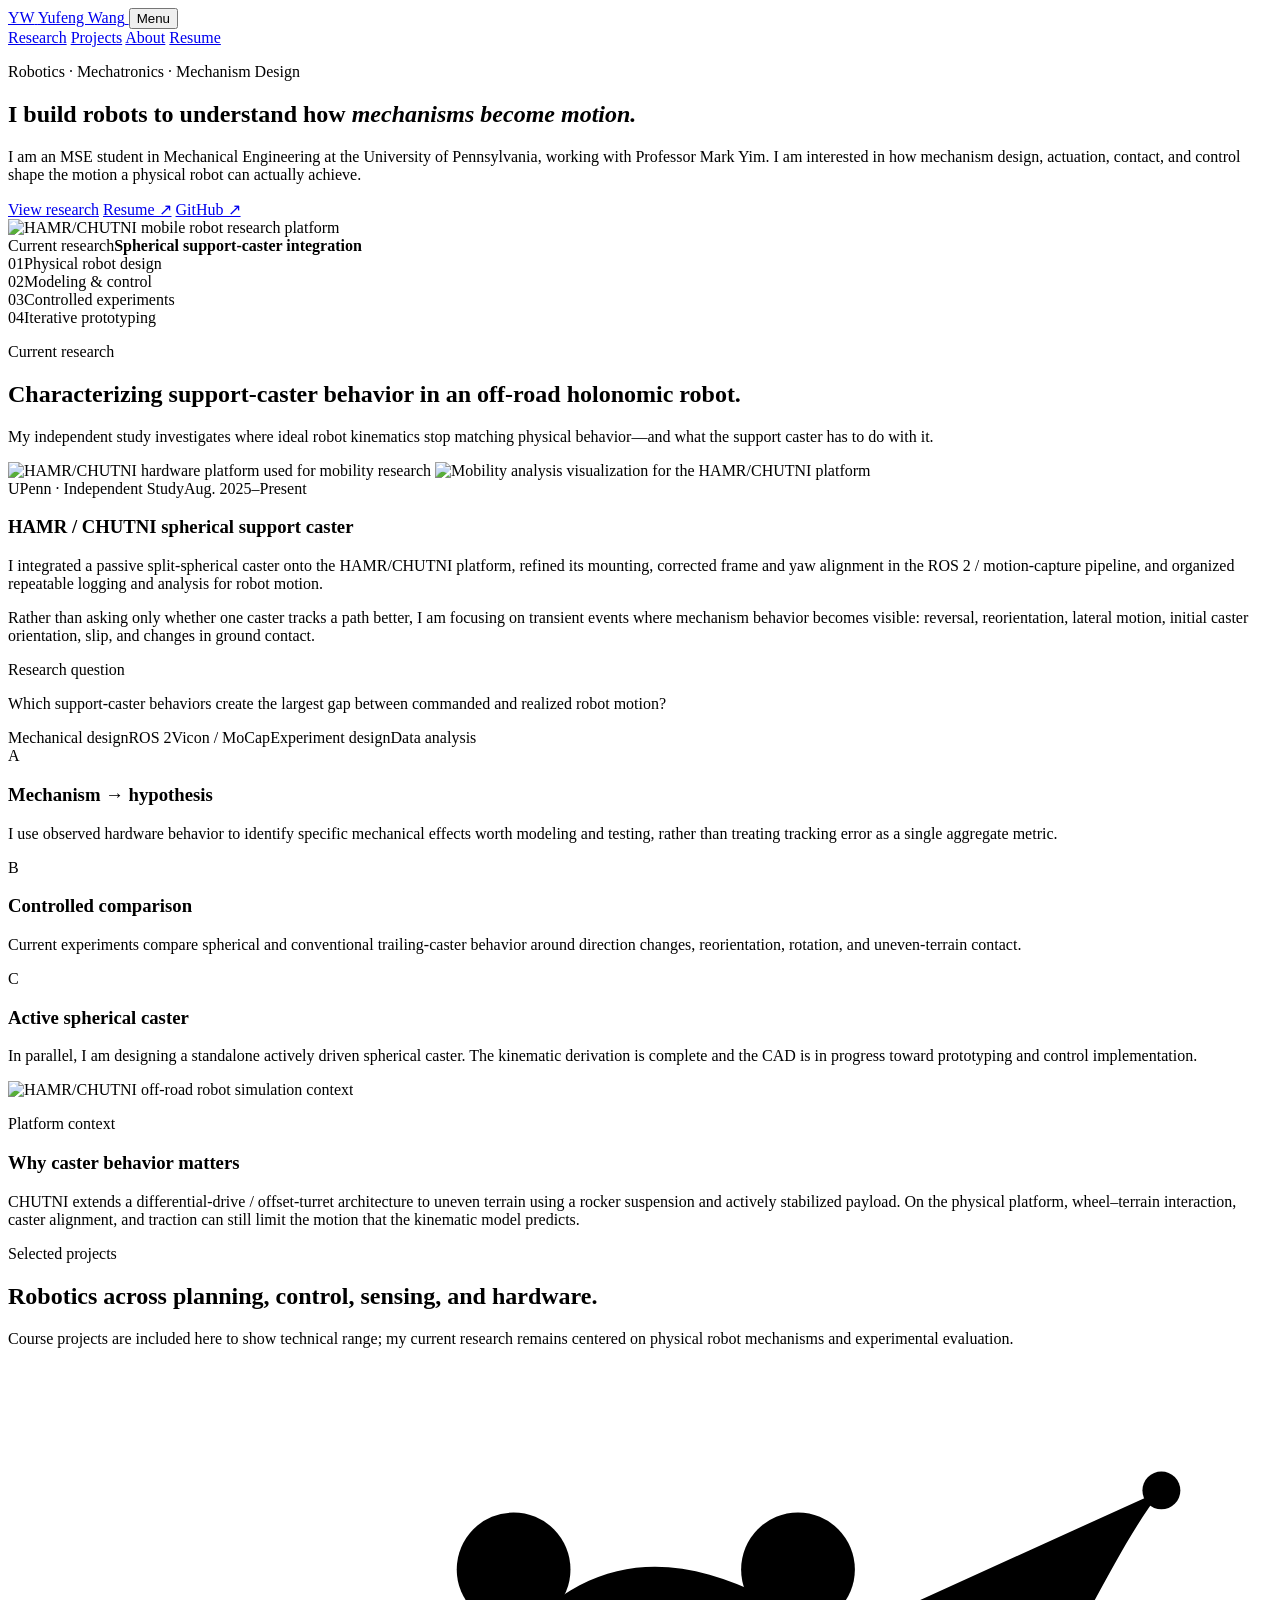
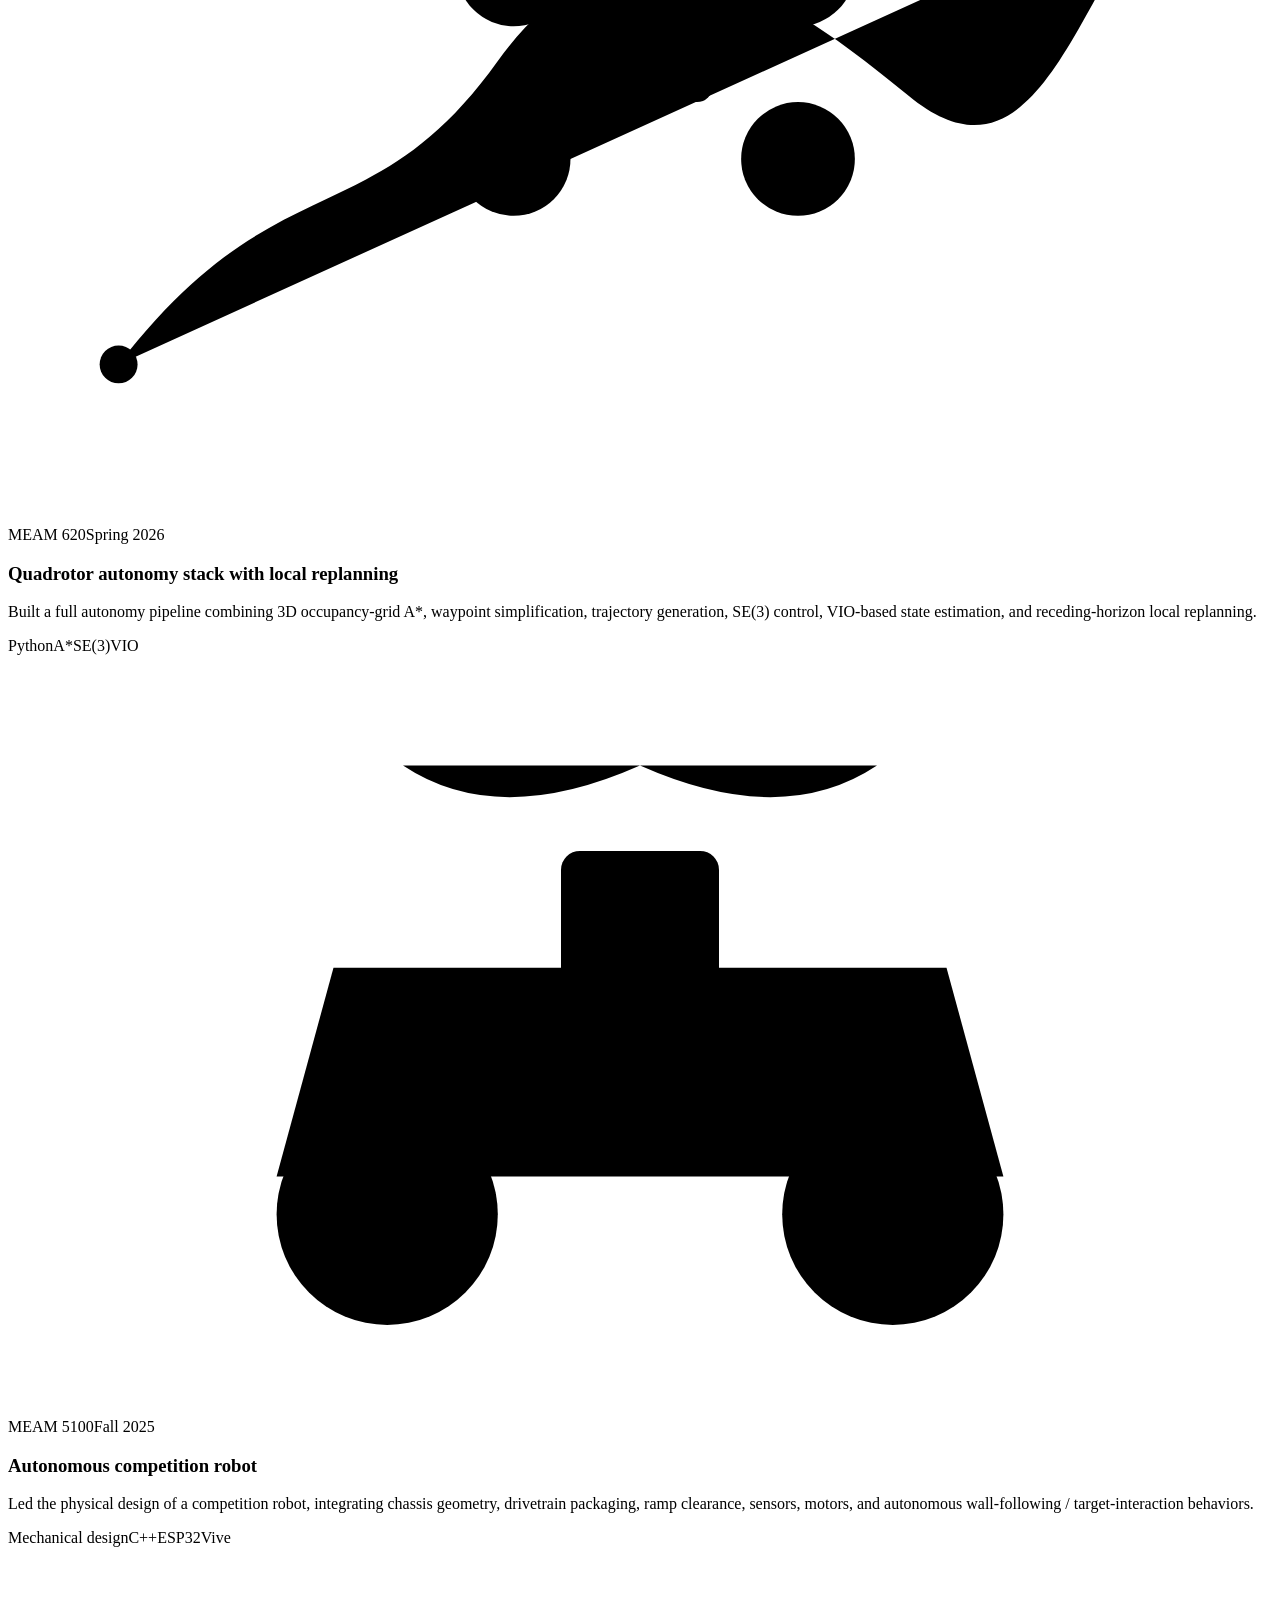
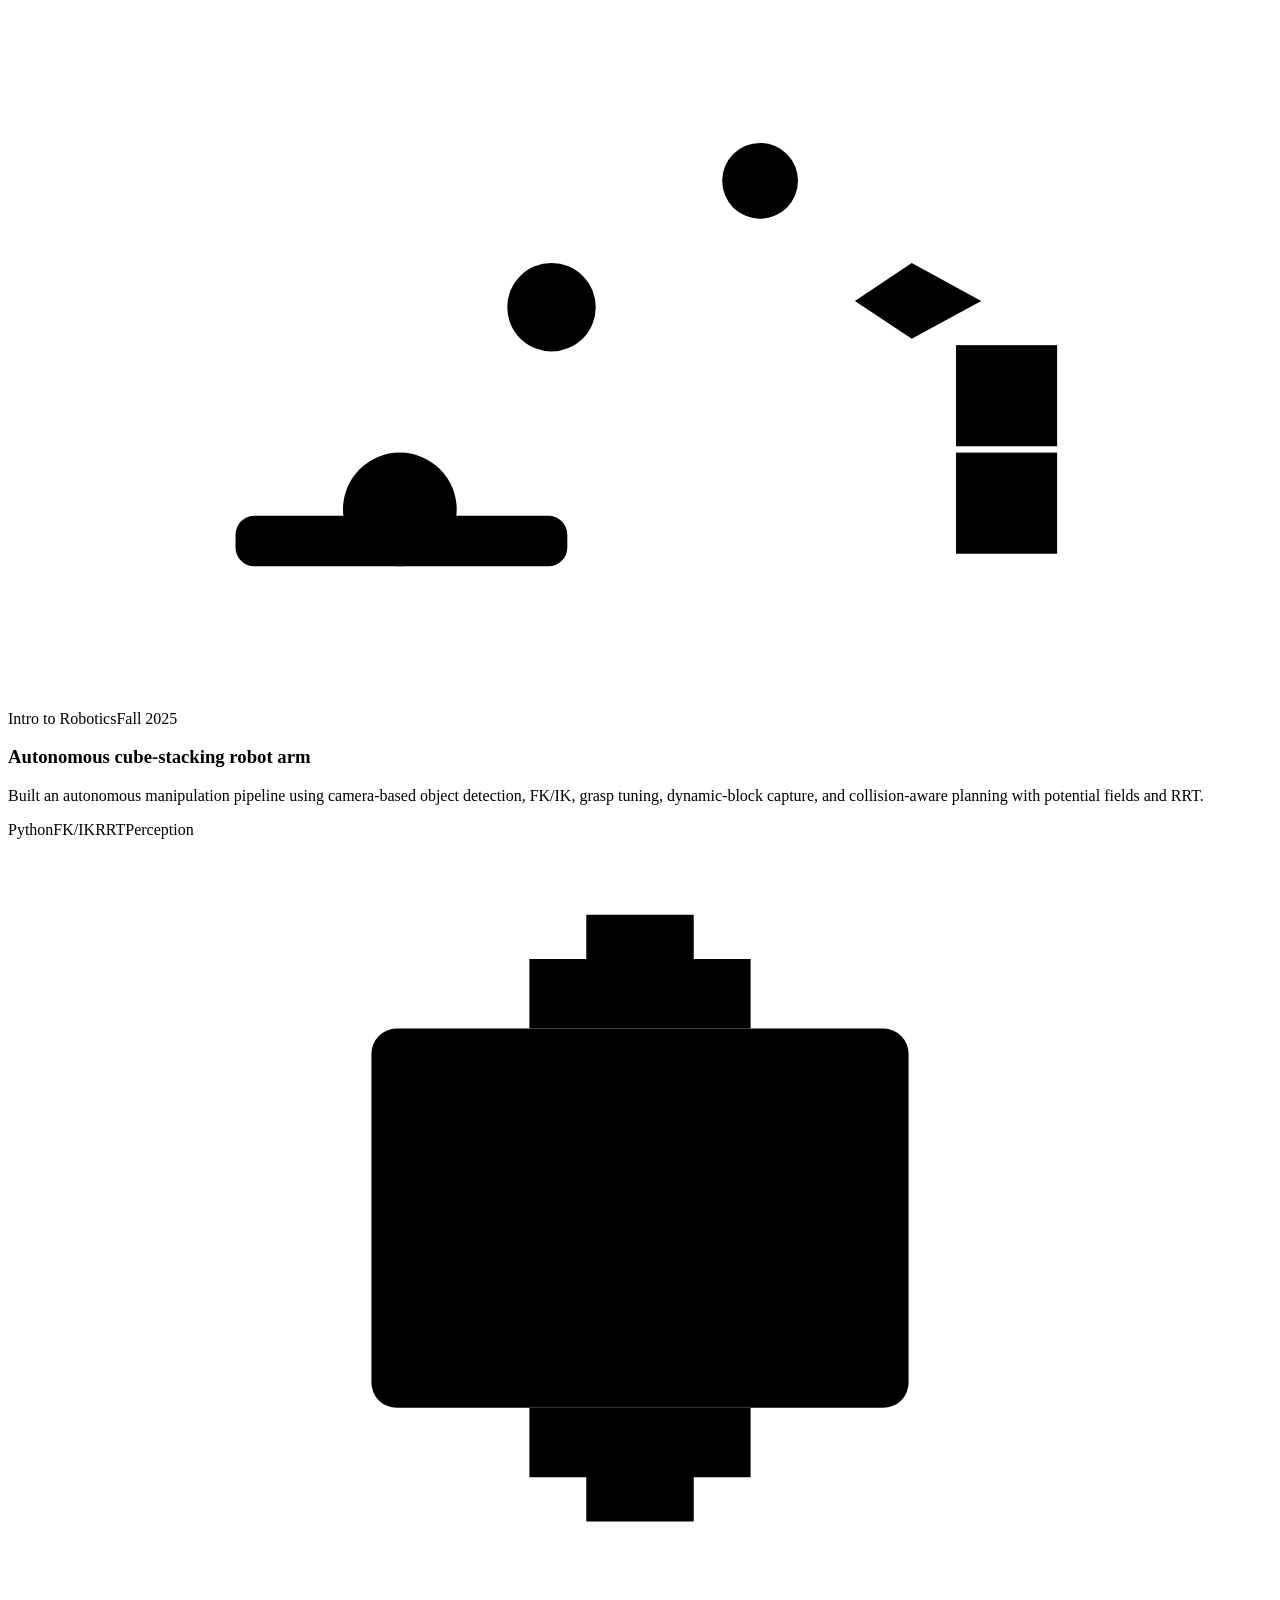
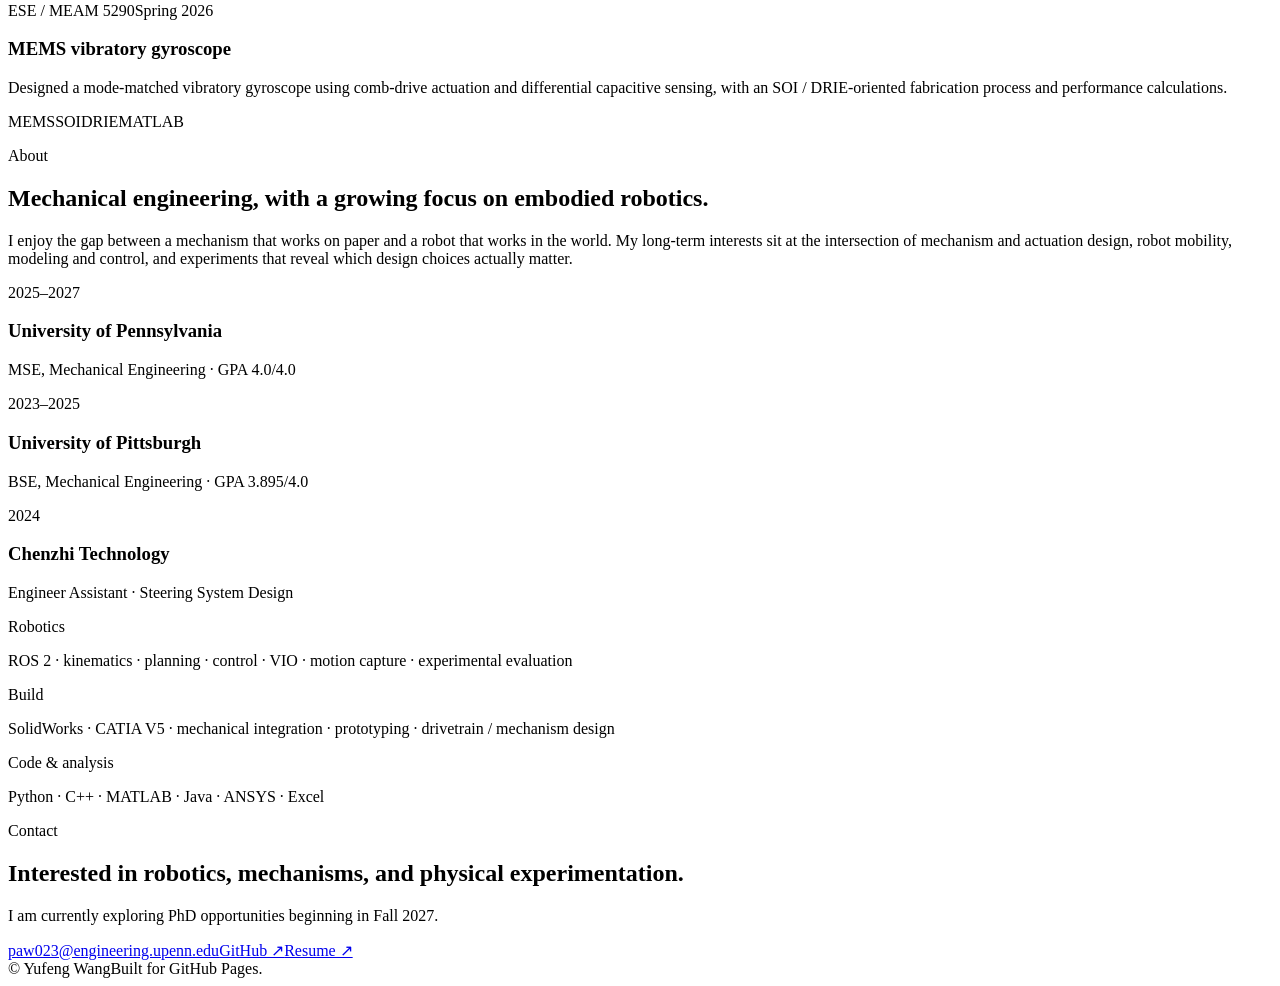
==== index.html @ 2d86383e "Add portfolio site" ====
<!doctype html>
<html lang="en">
<head>
  <meta charset="utf-8" />
  <meta name="viewport" content="width=device-width, initial-scale=1" />
  <meta name="description" content="Yufeng (Parra) Wang — robotics, mechatronics, mechanism design, and experimental research." />
  <meta name="theme-color" content="#f7f7f4" />
  <title>Yufeng Wang | Robotics & Mechatronics</title>
  <link rel="preconnect" href="https://fonts.googleapis.com">
  <link rel="preconnect" href="https://fonts.gstatic.com" crossorigin>
  <link href="https://fonts.googleapis.com/css2?family=DM+Sans:wght@400;500;600;700&family=Manrope:wght@500;600;700&display=swap" rel="stylesheet">
  <link rel="stylesheet" href="styles.css" />
</head>
<body>
  <header class="site-header" id="top">
    <div class="nav-wrap">
      <a class="brand" href="#top" aria-label="Yufeng Wang home">
        <span class="brand-mark">YW</span>
        <span>Yufeng Wang</span>
      </a>
      <button class="menu-button" aria-label="Toggle navigation" aria-expanded="false">Menu</button>
      <nav class="nav-links" aria-label="Primary navigation">
        <a href="#research">Research</a>
        <a href="#projects">Projects</a>
        <a href="#about">About</a>
        <a href="cv.html" target="_blank" rel="noreferrer">Resume</a>
      </nav>
    </div>
  </header>
  <main>
    <section class="hero shell">
      <div class="hero-copy reveal">
        <p class="eyebrow">Robotics · Mechatronics · Mechanism Design</p>
        <h1>I build robots to understand how <em>mechanisms become motion.</em></h1>
        <p class="hero-lede">I am an MSE student in Mechanical Engineering at the University of Pennsylvania, working with Professor Mark Yim. I am interested in how mechanism design, actuation, contact, and control shape the motion a physical robot can actually achieve.</p>
        <div class="hero-actions">
          <a class="button primary" href="#research">View research</a>
          <a class="button" href="cv.html" target="_blank" rel="noreferrer">Resume ↗</a>
          <a class="text-link" href="https://github.com/parrwnago" target="_blank" rel="noreferrer">GitHub ↗</a>
        </div>
      </div>
      <div class="hero-visual reveal delay-1" aria-label="HAMR/CHUTNI robot research platform">
        <img src="https://raw.githubusercontent.com/parrwnago/hamr_base/main/img/compa_physical_robot.png" alt="HAMR/CHUTNI mobile robot research platform" />
        <div class="image-label"><span>Current research</span><strong>Spherical support-caster integration</strong></div>
      </div>
    </section>

    <section class="signal-strip"><div class="shell signal-grid">
      <div><span class="signal-number">01</span><span>Physical robot design</span></div>
      <div><span class="signal-number">02</span><span>Modeling & control</span></div>
      <div><span class="signal-number">03</span><span>Controlled experiments</span></div>
      <div><span class="signal-number">04</span><span>Iterative prototyping</span></div>
    </div></section>

    <section class="section shell" id="research">
      <div class="section-heading reveal">
        <p class="eyebrow">Current research</p>
        <h2>Characterizing support-caster behavior in an off-road holonomic robot.</h2>
        <p>My independent study investigates where ideal robot kinematics stop matching physical behavior—and what the support caster has to do with it.</p>
      </div>

      <article class="feature-card reveal">
        <div class="feature-media">
          <img class="main-image" src="https://raw.githubusercontent.com/parrwnago/hamr_base/main/img/compa_hardware.png" alt="HAMR/CHUTNI hardware platform used for mobility research" />
          <img class="inset-image" src="https://raw.githubusercontent.com/parrwnago/hamr_base/main/img/mobility_ellipsoid.png" alt="Mobility analysis visualization for the HAMR/CHUTNI platform" />
        </div>
        <div class="feature-copy">
          <div class="meta-row"><span>UPenn · Independent Study</span><span>Aug. 2025–Present</span></div>
          <h3>HAMR / CHUTNI spherical support caster</h3>
          <p>I integrated a passive split-spherical caster onto the HAMR/CHUTNI platform, refined its mounting, corrected frame and yaw alignment in the ROS 2 / motion-capture pipeline, and organized repeatable logging and analysis for robot motion.</p>
          <p>Rather than asking only whether one caster tracks a path better, I am focusing on transient events where mechanism behavior becomes visible: reversal, reorientation, lateral motion, initial caster orientation, slip, and changes in ground contact.</p>
          <div class="question-box"><span class="question-label">Research question</span><p>Which support-caster behaviors create the largest gap between commanded and realized robot motion?</p></div>
          <div class="tags" aria-label="Research methods"><span>Mechanical design</span><span>ROS 2</span><span>Vicon / MoCap</span><span>Experiment design</span><span>Data analysis</span></div>
        </div>
      </article>

      <div class="research-grid">
        <article class="mini-card reveal"><span class="mini-index">A</span><h3>Mechanism → hypothesis</h3><p>I use observed hardware behavior to identify specific mechanical effects worth modeling and testing, rather than treating tracking error as a single aggregate metric.</p></article>
        <article class="mini-card reveal delay-1"><span class="mini-index">B</span><h3>Controlled comparison</h3><p>Current experiments compare spherical and conventional trailing-caster behavior around direction changes, reorientation, rotation, and uneven-terrain contact.</p></article>
        <article class="mini-card reveal delay-2"><span class="mini-index">C</span><h3>Active spherical caster</h3><p>In parallel, I am designing a standalone actively driven spherical caster. The kinematic derivation is complete and the CAD is in progress toward prototyping and control implementation.</p></article>
      </div>

      <div class="context-band reveal">
        <div class="context-image"><img src="https://raw.githubusercontent.com/parrwnago/hamr_base/main/img/Gazebo_OR.png" alt="HAMR/CHUTNI off-road robot simulation context" /></div>
        <div><p class="eyebrow">Platform context</p><h3>Why caster behavior matters</h3><p>CHUTNI extends a differential-drive / offset-turret architecture to uneven terrain using a rocker suspension and actively stabilized payload. On the physical platform, wheel–terrain interaction, caster alignment, and traction can still limit the motion that the kinematic model predicts.</p></div>
      </div>
    </section>

    <section class="section projects-section" id="projects"><div class="shell">
      <div class="section-heading reveal"><p class="eyebrow">Selected projects</p><h2>Robotics across planning, control, sensing, and hardware.</h2><p>Course projects are included here to show technical range; my current research remains centered on physical robot mechanisms and experimental evaluation.</p></div>
      <div class="project-grid">
        <article class="project-card reveal"><div class="project-visual quad-visual" aria-hidden="true"><svg viewBox="0 0 400 240" role="img"><path class="path-line" d="M35 190 C85 125, 115 150, 155 94 S245 72, 285 105 S338 75, 365 40" /><circle cx="35" cy="190" r="6" /><circle cx="365" cy="40" r="6" /><g class="drone" transform="translate(205,95)"><line x1="-42" y1="-28" x2="42" y2="28"/><line x1="-42" y1="28" x2="42" y2="-28"/><circle cx="-45" cy="-30" r="18"/><circle cx="45" cy="30" r="18"/><circle cx="-45" cy="30" r="18"/><circle cx="45" cy="-30" r="18"/><rect x="-18" y="-12" width="36" height="24" rx="5"/></g></svg></div><div class="project-body"><div class="meta-row"><span>MEAM 620</span><span>Spring 2026</span></div><h3>Quadrotor autonomy stack with local replanning</h3><p>Built a full autonomy pipeline combining 3D occupancy-grid A*, waypoint simplification, trajectory generation, SE(3) control, VIO-based state estimation, and receding-horizon local replanning.</p><div class="tags"><span>Python</span><span>A*</span><span>SE(3)</span><span>VIO</span></div></div></article>

        <article class="project-card reveal delay-1"><div class="project-visual rover-visual" aria-hidden="true"><svg viewBox="0 0 400 240" role="img"><path d="M85 165 h230 l-18-66 H103 Z" class="machine-fill"/><circle cx="120" cy="177" r="35"/><circle cx="280" cy="177" r="35"/><rect x="175" y="62" width="50" height="45" rx="6"/><line x1="200" y1="62" x2="200" y2="35"/><path class="sensor-line" d="M200 35 Q245 55 275 35 M200 35 Q155 55 125 35"/></svg></div><div class="project-body"><div class="meta-row"><span>MEAM 5100</span><span>Fall 2025</span></div><h3>Autonomous competition robot</h3><p>Led the physical design of a competition robot, integrating chassis geometry, drivetrain packaging, ramp clearance, sensors, motors, and autonomous wall-following / target-interaction behaviors.</p><div class="tags"><span>Mechanical design</span><span>C++</span><span>ESP32</span><span>Vive</span></div></div></article>

        <article class="project-card reveal"><div class="project-visual arm-visual" aria-hidden="true"><svg viewBox="0 0 400 240" role="img"><rect x="72" y="180" width="105" height="16" rx="6"/><circle cx="124" cy="178" r="18"/><line x1="124" y1="163" x2="170" y2="116"/><circle cx="172" cy="114" r="14"/><line x1="182" y1="105" x2="235" y2="75"/><circle cx="238" cy="74" r="12"/><line x1="246" y1="79" x2="286" y2="106"/><path d="M286 100 l22 12 -22 12 M286 100 l-18 12 18 12"/><rect class="cube" x="300" y="160" width="32" height="32"/><rect class="cube" x="300" y="126" width="32" height="32"/></svg></div><div class="project-body"><div class="meta-row"><span>Intro to Robotics</span><span>Fall 2025</span></div><h3>Autonomous cube-stacking robot arm</h3><p>Built an autonomous manipulation pipeline using camera-based object detection, FK/IK, grasp tuning, dynamic-block capture, and collision-aware planning with potential fields and RRT.</p><div class="tags"><span>Python</span><span>FK/IK</span><span>RRT</span><span>Perception</span></div></div></article>

        <article class="project-card reveal delay-1"><div class="project-visual mems-visual" aria-hidden="true"><svg viewBox="0 0 400 240" role="img"><rect x="115" y="60" width="170" height="120" rx="8" class="mems-mass"/><g class="comb"><path d="M115 78 H65 M115 95 H73 M115 112 H65 M115 129 H73 M115 146 H65 M115 163 H73"/><path d="M285 78 H335 M285 95 H327 M285 112 H335 M285 129 H327 M285 146 H335 M285 163 H327"/></g><path class="spring" d="M165 60 v-22 h18 v-14 h34 v14 h18 v22 M165 180 v22 h18 v14 h34 v-14 h18 v-22"/><line class="axis" x1="200" y1="84" x2="200" y2="154"/><path class="arrow" d="M200 154 l-8-13 h16 Z"/></svg></div><div class="project-body"><div class="meta-row"><span>ESE / MEAM 5290</span><span>Spring 2026</span></div><h3>MEMS vibratory gyroscope</h3><p>Designed a mode-matched vibratory gyroscope using comb-drive actuation and differential capacitive sensing, with an SOI / DRIE-oriented fabrication process and performance calculations.</p><div class="tags"><span>MEMS</span><span>SOI</span><span>DRIE</span><span>MATLAB</span></div></div></article>
      </div>
    </div></section>

    <section class="section shell" id="about">
      <div class="about-grid">
        <div class="section-heading reveal"><p class="eyebrow">About</p><h2>Mechanical engineering, with a growing focus on embodied robotics.</h2><p>I enjoy the gap between a mechanism that works on paper and a robot that works in the world. My long-term interests sit at the intersection of mechanism and actuation design, robot mobility, modeling and control, and experiments that reveal which design choices actually matter.</p></div>
        <div class="timeline reveal delay-1">
          <div class="timeline-item"><span class="timeline-date">2025–2027</span><div><h3>University of Pennsylvania</h3><p>MSE, Mechanical Engineering · GPA 4.0/4.0</p></div></div>
          <div class="timeline-item"><span class="timeline-date">2023–2025</span><div><h3>University of Pittsburgh</h3><p>BSE, Mechanical Engineering · GPA 3.895/4.0</p></div></div>
          <div class="timeline-item"><span class="timeline-date">2024</span><div><h3>Chenzhi Technology</h3><p>Engineer Assistant · Steering System Design</p></div></div>
        </div>
      </div>
      <div class="skills-panel reveal">
        <div><span class="skills-label">Robotics</span><p>ROS 2 · kinematics · planning · control · VIO · motion capture · experimental evaluation</p></div>
        <div><span class="skills-label">Build</span><p>SolidWorks · CATIA V5 · mechanical integration · prototyping · drivetrain / mechanism design</p></div>
        <div><span class="skills-label">Code & analysis</span><p>Python · C++ · MATLAB · Java · ANSYS · Excel</p></div>
      </div>
    </section>

    <section class="contact-section" id="contact"><div class="shell contact-wrap reveal">
      <p class="eyebrow">Contact</p><h2>Interested in robotics, mechanisms, and physical experimentation.</h2><p>I am currently exploring PhD opportunities beginning in Fall 2027.</p>
      <div class="contact-links"><a class="button primary" href="mailto:paw023@engineering.upenn.edu">paw023@engineering.upenn.edu</a><a class="button dark" href="https://github.com/parrwnago" target="_blank" rel="noreferrer">GitHub ↗</a><a class="button dark" href="cv.html" target="_blank" rel="noreferrer">Resume ↗</a></div>
    </div></section>
  </main>

  <footer><div class="shell footer-wrap"><span>© <span id="year"></span> Yufeng Wang</span><span>Built for GitHub Pages.</span></div></footer>
  <script src="script.js"></script>
</body>
</html>
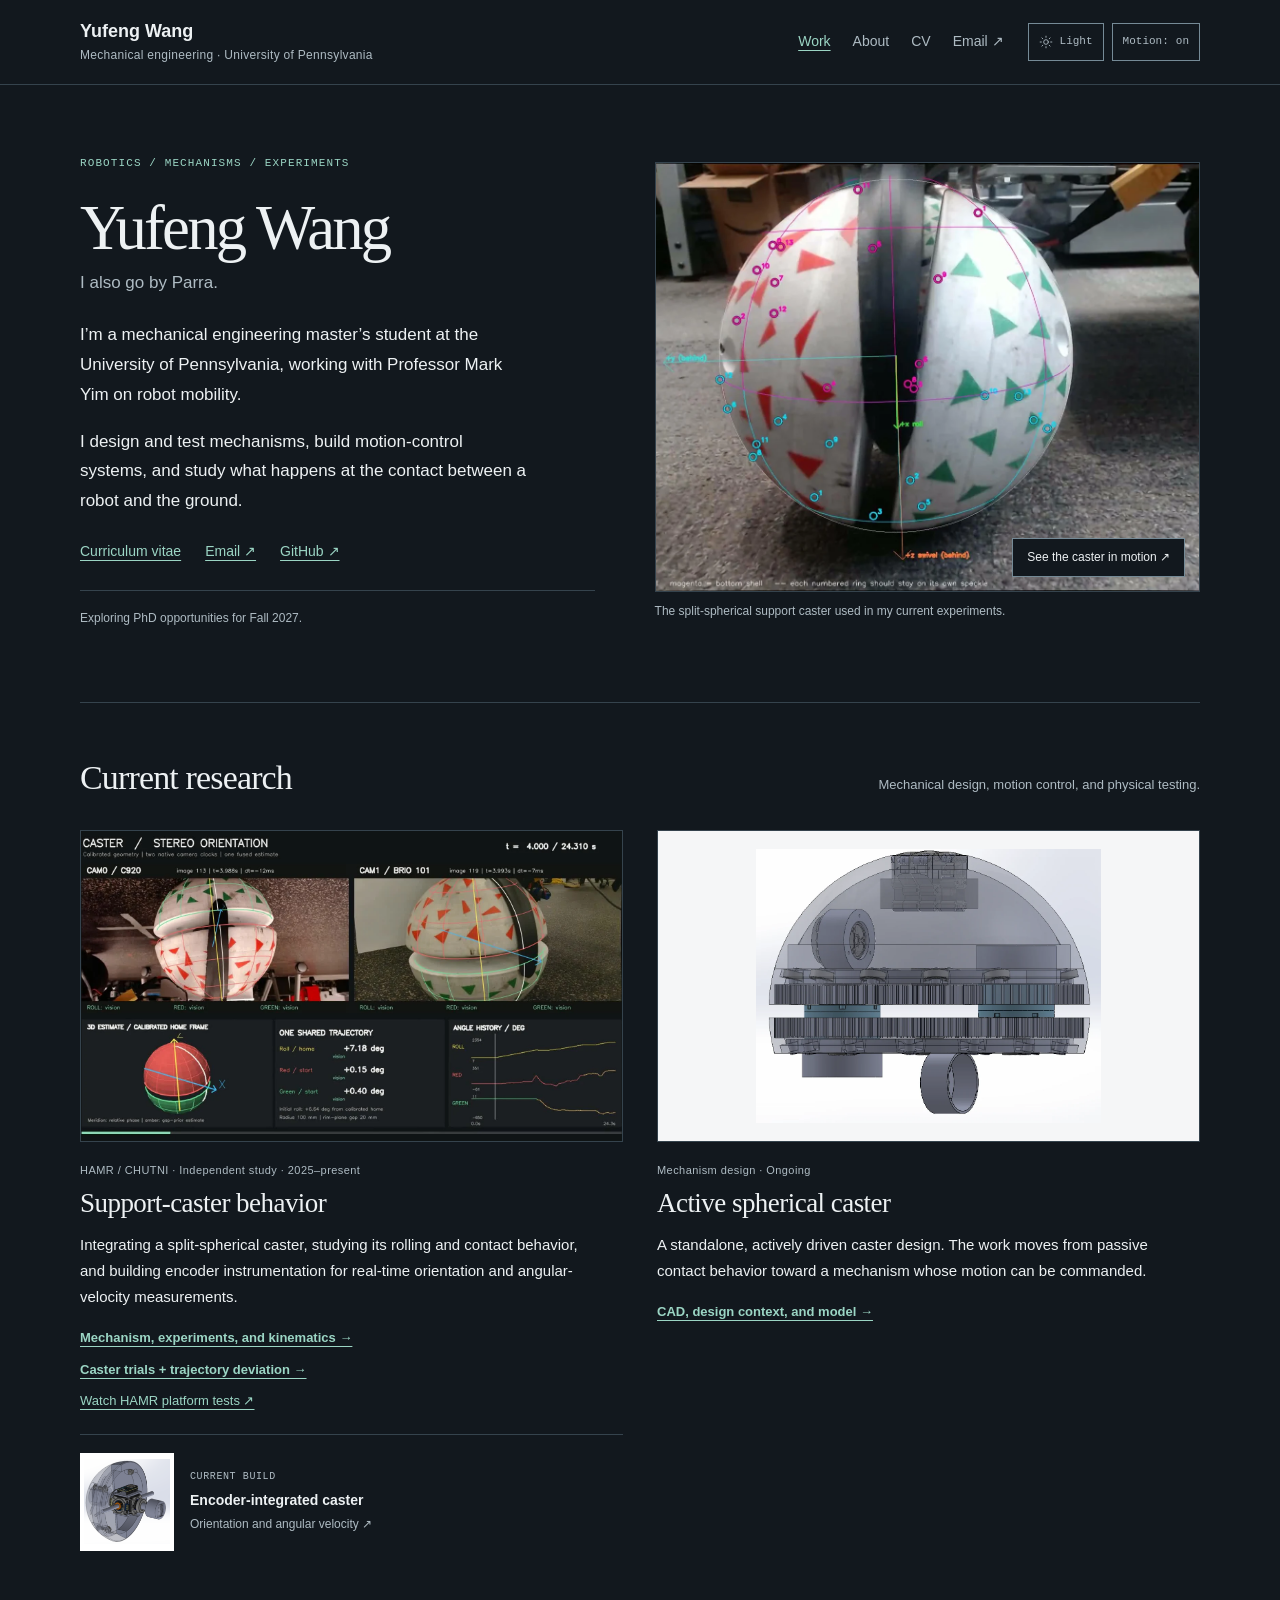
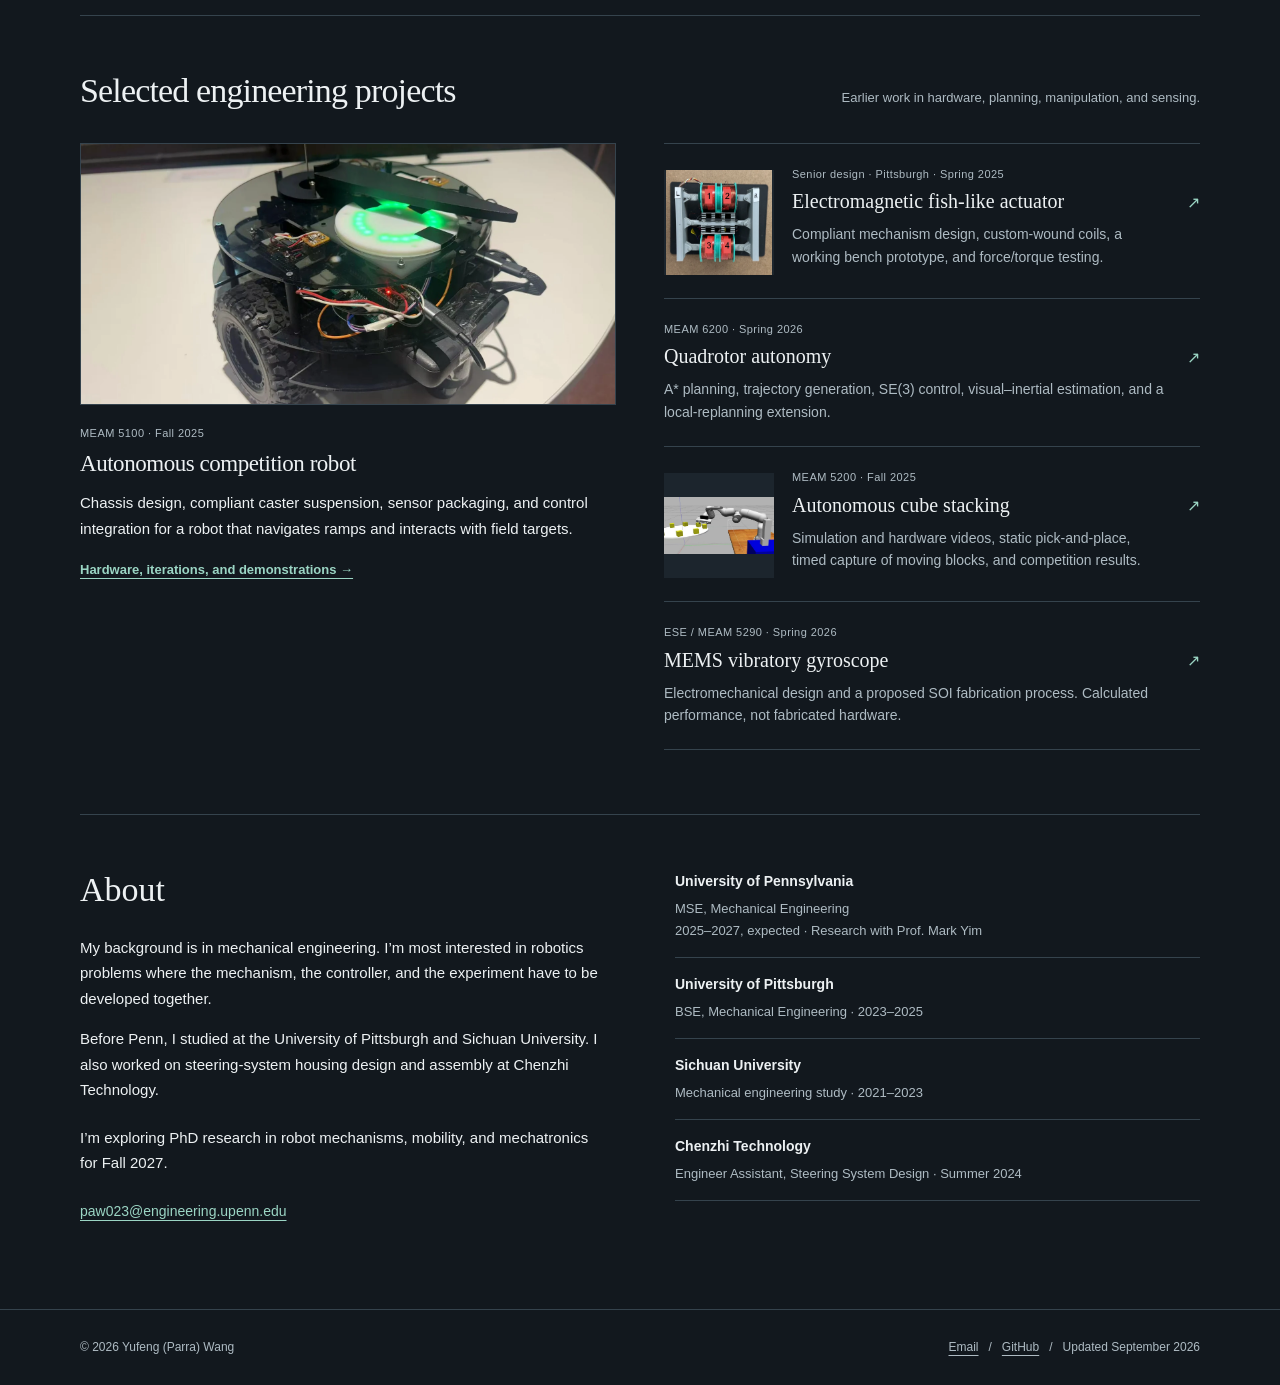
==== commit 7a4ccc6b: "Stage approved dark-theme research portfolio and original media" ====
--- a/index.html
+++ b/index.html
@@ -1,127 +1,14 @@
-<!doctype html>
-<html lang="en">
-<head>
-  <meta charset="utf-8" />
-  <meta name="viewport" content="width=device-width, initial-scale=1" />
-  <meta name="description" content="Yufeng (Parra) Wang — robotics, mechatronics, mechanism design, and experimental research." />
-  <meta name="theme-color" content="#f7f7f4" />
-  <title>Yufeng Wang | Robotics & Mechatronics</title>
-  <link rel="preconnect" href="https://fonts.googleapis.com">
-  <link rel="preconnect" href="https://fonts.gstatic.com" crossorigin>
-  <link href="https://fonts.googleapis.com/css2?family=DM+Sans:wght@400;500;600;700&family=Manrope:wght@500;600;700&display=swap" rel="stylesheet">
-  <link rel="stylesheet" href="styles.css" />
-</head>
-<body>
-  <header class="site-header" id="top">
-    <div class="nav-wrap">
-      <a class="brand" href="#top" aria-label="Yufeng Wang home">
-        <span class="brand-mark">YW</span>
-        <span>Yufeng Wang</span>
-      </a>
-      <button class="menu-button" aria-label="Toggle navigation" aria-expanded="false">Menu</button>
-      <nav class="nav-links" aria-label="Primary navigation">
-        <a href="#research">Research</a>
-        <a href="#projects">Projects</a>
-        <a href="#about">About</a>
-        <a href="cv.html" target="_blank" rel="noreferrer">Resume</a>
-      </nav>
-    </div>
-  </header>
-  <main>
-    <section class="hero shell">
-      <div class="hero-copy reveal">
-        <p class="eyebrow">Robotics · Mechatronics · Mechanism Design</p>
-        <h1>I build robots to understand how <em>mechanisms become motion.</em></h1>
-        <p class="hero-lede">I am an MSE student in Mechanical Engineering at the University of Pennsylvania, working with Professor Mark Yim. I am interested in how mechanism design, actuation, contact, and control shape the motion a physical robot can actually achieve.</p>
-        <div class="hero-actions">
-          <a class="button primary" href="#research">View research</a>
-          <a class="button" href="cv.html" target="_blank" rel="noreferrer">Resume ↗</a>
-          <a class="text-link" href="https://github.com/parrwnago" target="_blank" rel="noreferrer">GitHub ↗</a>
-        </div>
-      </div>
-      <div class="hero-visual reveal delay-1" aria-label="HAMR/CHUTNI robot research platform">
-        <img src="https://raw.githubusercontent.com/parrwnago/hamr_base/main/img/compa_physical_robot.png" alt="HAMR/CHUTNI mobile robot research platform" />
-        <div class="image-label"><span>Current research</span><strong>Spherical support-caster integration</strong></div>
-      </div>
-    </section>
+<!DOCTYPE html>
 
-    <section class="signal-strip"><div class="shell signal-grid">
-      <div><span class="signal-number">01</span><span>Physical robot design</span></div>
-      <div><span class="signal-number">02</span><span>Modeling & control</span></div>
-      <div><span class="signal-number">03</span><span>Controlled experiments</span></div>
-      <div><span class="signal-number">04</span><span>Iterative prototyping</span></div>
-    </div></section>
-
-    <section class="section shell" id="research">
-      <div class="section-heading reveal">
-        <p class="eyebrow">Current research</p>
-        <h2>Characterizing support-caster behavior in an off-road holonomic robot.</h2>
-        <p>My independent study investigates where ideal robot kinematics stop matching physical behavior—and what the support caster has to do with it.</p>
-      </div>
-
-      <article class="feature-card reveal">
-        <div class="feature-media">
-          <img class="main-image" src="https://raw.githubusercontent.com/parrwnago/hamr_base/main/img/compa_hardware.png" alt="HAMR/CHUTNI hardware platform used for mobility research" />
-          <img class="inset-image" src="https://raw.githubusercontent.com/parrwnago/hamr_base/main/img/mobility_ellipsoid.png" alt="Mobility analysis visualization for the HAMR/CHUTNI platform" />
-        </div>
-        <div class="feature-copy">
-          <div class="meta-row"><span>UPenn · Independent Study</span><span>Aug. 2025–Present</span></div>
-          <h3>HAMR / CHUTNI spherical support caster</h3>
-          <p>I integrated a passive split-spherical caster onto the HAMR/CHUTNI platform, refined its mounting, corrected frame and yaw alignment in the ROS 2 / motion-capture pipeline, and organized repeatable logging and analysis for robot motion.</p>
-          <p>Rather than asking only whether one caster tracks a path better, I am focusing on transient events where mechanism behavior becomes visible: reversal, reorientation, lateral motion, initial caster orientation, slip, and changes in ground contact.</p>
-          <div class="question-box"><span class="question-label">Research question</span><p>Which support-caster behaviors create the largest gap between commanded and realized robot motion?</p></div>
-          <div class="tags" aria-label="Research methods"><span>Mechanical design</span><span>ROS 2</span><span>Vicon / MoCap</span><span>Experiment design</span><span>Data analysis</span></div>
-        </div>
-      </article>
-
-      <div class="research-grid">
-        <article class="mini-card reveal"><span class="mini-index">A</span><h3>Mechanism → hypothesis</h3><p>I use observed hardware behavior to identify specific mechanical effects worth modeling and testing, rather than treating tracking error as a single aggregate metric.</p></article>
-        <article class="mini-card reveal delay-1"><span class="mini-index">B</span><h3>Controlled comparison</h3><p>Current experiments compare spherical and conventional trailing-caster behavior around direction changes, reorientation, rotation, and uneven-terrain contact.</p></article>
-        <article class="mini-card reveal delay-2"><span class="mini-index">C</span><h3>Active spherical caster</h3><p>In parallel, I am designing a standalone actively driven spherical caster. The kinematic derivation is complete and the CAD is in progress toward prototyping and control implementation.</p></article>
-      </div>
-
-      <div class="context-band reveal">
-        <div class="context-image"><img src="https://raw.githubusercontent.com/parrwnago/hamr_base/main/img/Gazebo_OR.png" alt="HAMR/CHUTNI off-road robot simulation context" /></div>
-        <div><p class="eyebrow">Platform context</p><h3>Why caster behavior matters</h3><p>CHUTNI extends a differential-drive / offset-turret architecture to uneven terrain using a rocker suspension and actively stabilized payload. On the physical platform, wheel–terrain interaction, caster alignment, and traction can still limit the motion that the kinematic model predicts.</p></div>
-      </div>
-    </section>
-
-    <section class="section projects-section" id="projects"><div class="shell">
-      <div class="section-heading reveal"><p class="eyebrow">Selected projects</p><h2>Robotics across planning, control, sensing, and hardware.</h2><p>Course projects are included here to show technical range; my current research remains centered on physical robot mechanisms and experimental evaluation.</p></div>
-      <div class="project-grid">
-        <article class="project-card reveal"><div class="project-visual quad-visual" aria-hidden="true"><svg viewBox="0 0 400 240" role="img"><path class="path-line" d="M35 190 C85 125, 115 150, 155 94 S245 72, 285 105 S338 75, 365 40" /><circle cx="35" cy="190" r="6" /><circle cx="365" cy="40" r="6" /><g class="drone" transform="translate(205,95)"><line x1="-42" y1="-28" x2="42" y2="28"/><line x1="-42" y1="28" x2="42" y2="-28"/><circle cx="-45" cy="-30" r="18"/><circle cx="45" cy="30" r="18"/><circle cx="-45" cy="30" r="18"/><circle cx="45" cy="-30" r="18"/><rect x="-18" y="-12" width="36" height="24" rx="5"/></g></svg></div><div class="project-body"><div class="meta-row"><span>MEAM 620</span><span>Spring 2026</span></div><h3>Quadrotor autonomy stack with local replanning</h3><p>Built a full autonomy pipeline combining 3D occupancy-grid A*, waypoint simplification, trajectory generation, SE(3) control, VIO-based state estimation, and receding-horizon local replanning.</p><div class="tags"><span>Python</span><span>A*</span><span>SE(3)</span><span>VIO</span></div></div></article>
-
-        <article class="project-card reveal delay-1"><div class="project-visual rover-visual" aria-hidden="true"><svg viewBox="0 0 400 240" role="img"><path d="M85 165 h230 l-18-66 H103 Z" class="machine-fill"/><circle cx="120" cy="177" r="35"/><circle cx="280" cy="177" r="35"/><rect x="175" y="62" width="50" height="45" rx="6"/><line x1="200" y1="62" x2="200" y2="35"/><path class="sensor-line" d="M200 35 Q245 55 275 35 M200 35 Q155 55 125 35"/></svg></div><div class="project-body"><div class="meta-row"><span>MEAM 5100</span><span>Fall 2025</span></div><h3>Autonomous competition robot</h3><p>Led the physical design of a competition robot, integrating chassis geometry, drivetrain packaging, ramp clearance, sensors, motors, and autonomous wall-following / target-interaction behaviors.</p><div class="tags"><span>Mechanical design</span><span>C++</span><span>ESP32</span><span>Vive</span></div></div></article>
-
-        <article class="project-card reveal"><div class="project-visual arm-visual" aria-hidden="true"><svg viewBox="0 0 400 240" role="img"><rect x="72" y="180" width="105" height="16" rx="6"/><circle cx="124" cy="178" r="18"/><line x1="124" y1="163" x2="170" y2="116"/><circle cx="172" cy="114" r="14"/><line x1="182" y1="105" x2="235" y2="75"/><circle cx="238" cy="74" r="12"/><line x1="246" y1="79" x2="286" y2="106"/><path d="M286 100 l22 12 -22 12 M286 100 l-18 12 18 12"/><rect class="cube" x="300" y="160" width="32" height="32"/><rect class="cube" x="300" y="126" width="32" height="32"/></svg></div><div class="project-body"><div class="meta-row"><span>Intro to Robotics</span><span>Fall 2025</span></div><h3>Autonomous cube-stacking robot arm</h3><p>Built an autonomous manipulation pipeline using camera-based object detection, FK/IK, grasp tuning, dynamic-block capture, and collision-aware planning with potential fields and RRT.</p><div class="tags"><span>Python</span><span>FK/IK</span><span>RRT</span><span>Perception</span></div></div></article>
-
-        <article class="project-card reveal delay-1"><div class="project-visual mems-visual" aria-hidden="true"><svg viewBox="0 0 400 240" role="img"><rect x="115" y="60" width="170" height="120" rx="8" class="mems-mass"/><g class="comb"><path d="M115 78 H65 M115 95 H73 M115 112 H65 M115 129 H73 M115 146 H65 M115 163 H73"/><path d="M285 78 H335 M285 95 H327 M285 112 H335 M285 129 H327 M285 146 H335 M285 163 H327"/></g><path class="spring" d="M165 60 v-22 h18 v-14 h34 v14 h18 v22 M165 180 v22 h18 v14 h34 v-14 h18 v-22"/><line class="axis" x1="200" y1="84" x2="200" y2="154"/><path class="arrow" d="M200 154 l-8-13 h16 Z"/></svg></div><div class="project-body"><div class="meta-row"><span>ESE / MEAM 5290</span><span>Spring 2026</span></div><h3>MEMS vibratory gyroscope</h3><p>Designed a mode-matched vibratory gyroscope using comb-drive actuation and differential capacitive sensing, with an SOI / DRIE-oriented fabrication process and performance calculations.</p><div class="tags"><span>MEMS</span><span>SOI</span><span>DRIE</span><span>MATLAB</span></div></div></article>
-      </div>
-    </div></section>
-
-    <section class="section shell" id="about">
-      <div class="about-grid">
-        <div class="section-heading reveal"><p class="eyebrow">About</p><h2>Mechanical engineering, with a growing focus on embodied robotics.</h2><p>I enjoy the gap between a mechanism that works on paper and a robot that works in the world. My long-term interests sit at the intersection of mechanism and actuation design, robot mobility, modeling and control, and experiments that reveal which design choices actually matter.</p></div>
-        <div class="timeline reveal delay-1">
-          <div class="timeline-item"><span class="timeline-date">2025–2027</span><div><h3>University of Pennsylvania</h3><p>MSE, Mechanical Engineering · GPA 4.0/4.0</p></div></div>
-          <div class="timeline-item"><span class="timeline-date">2023–2025</span><div><h3>University of Pittsburgh</h3><p>BSE, Mechanical Engineering · GPA 3.895/4.0</p></div></div>
-          <div class="timeline-item"><span class="timeline-date">2024</span><div><h3>Chenzhi Technology</h3><p>Engineer Assistant · Steering System Design</p></div></div>
-        </div>
-      </div>
-      <div class="skills-panel reveal">
-        <div><span class="skills-label">Robotics</span><p>ROS 2 · kinematics · planning · control · VIO · motion capture · experimental evaluation</p></div>
-        <div><span class="skills-label">Build</span><p>SolidWorks · CATIA V5 · mechanical integration · prototyping · drivetrain / mechanism design</p></div>
-        <div><span class="skills-label">Code & analysis</span><p>Python · C++ · MATLAB · Java · ANSYS · Excel</p></div>
-      </div>
-    </section>
-
-    <section class="contact-section" id="contact"><div class="shell contact-wrap reveal">
-      <p class="eyebrow">Contact</p><h2>Interested in robotics, mechanisms, and physical experimentation.</h2><p>I am currently exploring PhD opportunities beginning in Fall 2027.</p>
-      <div class="contact-links"><a class="button primary" href="mailto:paw023@engineering.upenn.edu">paw023@engineering.upenn.edu</a><a class="button dark" href="https://github.com/parrwnago" target="_blank" rel="noreferrer">GitHub ↗</a><a class="button dark" href="cv.html" target="_blank" rel="noreferrer">Resume ↗</a></div>
-    </div></section>
-  </main>
-
-  <footer><div class="shell footer-wrap"><span>© <span id="year"></span> Yufeng Wang</span><span>Built for GitHub Pages.</span></div></footer>
-  <script src="script.js"></script>
-</body>
-</html>+<html data-theme="dark" lang="en"><head><meta charset="utf-8"/><meta content="width=device-width, initial-scale=1" name="viewport"/><meta content="Yufeng (Parra) Wang is a Penn mechanical engineering graduate student working on robot mobility, spherical casters, mechanisms, and physical experiments." name="description"/><meta content="#12181e" name="theme-color"/><meta content="dark light" name="color-scheme"/><title>Robotics, mechanisms, and experiments — Yufeng Wang</title><link href="https://parrwnago.github.io/" rel="canonical"/><meta content="website" property="og:type"/><meta content="Yufeng Wang" property="og:site_name"/><meta content="Robotics, mechanisms, and experiments — Yufeng Wang" property="og:title"/><meta content="Yufeng (Parra) Wang is a Penn mechanical engineering graduate student working on robot mobility, spherical casters, mechanisms, and physical experiments." property="og:description"/><meta content="https://parrwnago.github.io/" property="og:url"/><meta content="https://parrwnago.github.io/assets/images/social-preview.jpg" property="og:image"/><meta content="The real split-spherical support caster used in HAMR experiments" property="og:image:alt"/><meta content="summary_large_image" name="twitter:card"/><link href="assets/favicon.svg" rel="icon" type="image/svg+xml"/><script src="theme-init.js"></script><link href="styles.css" rel="stylesheet"/></head><body>
+<a class="skip-link" href="#main">Skip to content</a><header class="site-header"><div class="shell header-inner"><a class="brand" href="index.html">Yufeng Wang<span>Mechanical engineering · University of Pennsylvania</span></a><nav aria-label="Main navigation" class="primary-nav"><a aria-current="page" href="index.html#work">Work</a><a href="index.html#about">About</a><a href="cv.html">CV</a><a href="mailto:paw023@engineering.upenn.edu">Email ↗</a></nav><div aria-label="Display preferences" class="display-controls" role="group"><button aria-label="Switch to light theme" class="theme-toggle" data-theme-toggle="" hidden="" title="Switch to light theme" type="button">
+<svg aria-hidden="true" fill="none" height="14" stroke="currentColor" stroke-linecap="round" stroke-width="1.5" viewbox="0 0 24 24" width="14">
+<g data-theme-icon="light"><circle cx="12" cy="12" r="4"></circle><path d="M12 2v2m0 16v2M2 12h2m16 0h2M5 5l1.5 1.5m11 11L19 19M5 19l1.5-1.5m11-11L19 5"></path></g>
+<path d="M20.4 14A9 9 0 0 1 10 3.6 9 9 0 1 0 20.4 14Z" data-theme-icon="dark"></path></svg><span data-theme-label="">Light</span></button><button aria-label="Decorative page motion" aria-pressed="false" class="motion-toggle" data-motion-toggle="" hidden="" type="button">Motion: <span data-motion-label="">off</span></button></div></div></header>
+<main id="main"><section class="hero shell"><div class="hero-copy"><p class="kicker">Robotics / mechanisms / experiments</p><h1>Yufeng Wang</h1><p class="given-name">I also go by Parra.</p><p>I’m a mechanical engineering master’s student at the University of Pennsylvania, working with Professor Mark Yim on robot mobility.</p><p>I design and test mechanisms, build motion-control systems, and study what happens at the contact between a robot and the ground.</p><div class="link-row"><a href="cv.html">Curriculum vitae</a><a href="mailto:paw023@engineering.upenn.edu">Email ↗</a><a href="https://github.com/parrwnago" rel="noopener noreferrer" target="_blank">GitHub ↗</a></div><div class="availability">Exploring PhD opportunities for Fall 2027.</div></div><figure class="hero-media"><a href="research/hamr.html#vision"><img alt="White split-spherical caster with red and green surface markers, mounted on the real HAMR robot" class="" decoding="async" fetchpriority="high" height="900" loading="eager" src="assets/images/caster-on-robot.webp" width="1600"/><span class="media-hint">See the caster in motion ↗</span></a><figcaption>The split-spherical support caster used in my current experiments.</figcaption></figure></section>
+<section class="section shell" id="work"><div class="section-top"><h2>Current research</h2><p>Mechanical design, motion control, and physical testing.</p></div><div class="research-grid"><article class="work-item"><a class="work-image" href="research/hamr.html"><img alt="Two real camera views of the spherical caster with an orientation-estimation overlay" class="" decoding="async" height="900" loading="lazy" src="assets/images/caster-two-view.webp" width="1600"/></a><div class="work-meta">HAMR / CHUTNI · Independent study · 2025–present</div><h3><a href="research/hamr.html">Support-caster behavior</a></h3><p>Integrating a split-spherical caster, studying its rolling and contact behavior, and building encoder instrumentation for real-time orientation and angular-velocity measurements.</p><a class="text-link" href="research/hamr.html">Mechanism, experiments, and kinematics →</a><a class="text-link trial-jump" href="research/hamr.html#trajectory-tests">Caster trials + trajectory deviation →</a><a class="secondary-project-link" href="research/hamr.html#platform-tests">Watch HAMR platform tests ↗</a><a class="research-update" href="research/hamr.html#encoder">
+<img alt="Cutaway of the encoder-integrated passive caster currently being built" decoding="async" height="674" loading="lazy" src="assets/images/encoder-integrated-caster.webp" width="683"/>
+<span><span class="update-label">Current build</span><strong>Encoder-integrated caster</strong><span>Orientation and angular velocity ↗</span></span>
+</a></article><article class="work-item"><a class="work-image contain" href="research/active-spherical-caster.html"><img alt="Original CAD section of the active spherical caster, showing its internal packaging and circumferential mechanism" class="" decoding="async" height="816" loading="lazy" src="assets/images/active-caster-section.webp" width="1025"/></a><div class="work-meta">Mechanism design · Ongoing</div><h3><a href="research/active-spherical-caster.html">Active spherical caster</a></h3><p>A standalone, actively driven caster design. The work moves from passive contact behavior toward a mechanism whose motion can be commanded.</p><a class="text-link" href="research/active-spherical-caster.html">CAD, design context, and model →</a></article></div></section>
+<section class="section shell" id="projects"><div class="section-top"><h2>Selected engineering projects</h2><p>Earlier work in hardware, planning, manipulation, and sensing.</p></div><div class="projects-layout"><article class="work-item competition-preview"><a class="work-image" href="projects/mechatronics.html"><img alt="The completed three-layer MEAM 5100 competition robot on a workbench" class="" decoding="async" height="1200" loading="lazy" src="assets/images/competition-robot.webp" width="1600"/></a><div class="work-meta">MEAM 5100 · Fall 2025</div><h3><a href="projects/mechatronics.html">Autonomous competition robot</a></h3><p>Chassis design, compliant caster suspension, sensor packaging, and control integration for a robot that navigates ramps and interacts with field targets.</p><a class="text-link" href="projects/mechatronics.html">Hardware, iterations, and demonstrations →</a></article><div class="project-index"><a class="project-row project-row-with-image" href="projects/senior-design.html"><img alt="Senior-design electromagnetic actuator prototype" class="" decoding="async" height="551" loading="lazy" src="assets/images/senior-actuator-prototype.webp" width="558"/><div class="project-row-copy"><div class="work-meta">Senior design · Pittsburgh · Spring 2025</div><h3>Electromagnetic fish-like actuator</h3><p>Compliant mechanism design, custom-wound coils, a working bench prototype, and force/torque testing.</p></div><span aria-hidden="true" class="arrow">↗</span></a><a class="project-row" href="projects/quadrotor.html"><div class="work-meta">MEAM 6200 · Spring 2026</div><h3>Quadrotor autonomy</h3><p>A* planning, trajectory generation, SE(3) control, visual–inertial estimation, and a local-replanning extension.</p><span aria-hidden="true" class="arrow">↗</span></a><a class="project-row project-row-with-image" href="projects/manipulation.html"><img alt="Panda arm in the cube-stacking simulation" class="" decoding="async" height="661" loading="lazy" src="assets/images/manipulation-dynamic-simulation.webp" width="1285"/><div class="project-row-copy"><div class="work-meta">MEAM 5200 · Fall 2025</div><h3>Autonomous cube stacking</h3><p>Simulation and hardware videos, static pick-and-place, timed capture of moving blocks, and competition results.</p></div><span aria-hidden="true" class="arrow">↗</span></a><a class="project-row" href="projects/mems.html"><div class="work-meta">ESE / MEAM 5290 · Spring 2026</div><h3>MEMS vibratory gyroscope</h3><p>Electromechanical design and a proposed SOI fabrication process. Calculated performance, not fabricated hardware.</p><span aria-hidden="true" class="arrow">↗</span></a></div></div></section>
+<section class="section shell" id="about"><div class="about-grid"><div><h2>About</h2><p>My background is in mechanical engineering. I’m most interested in robotics problems where the mechanism, the controller, and the experiment have to be developed together.</p><p>Before Penn, I studied at the University of Pittsburgh and Sichuan University. I also worked on steering-system housing design and assembly at Chenzhi Technology.</p><p class="about-contact">I’m exploring PhD research in robot mechanisms, mobility, and mechatronics for Fall 2027.</p><div class="link-row"><a href="mailto:paw023@engineering.upenn.edu">paw023@engineering.upenn.edu</a></div></div><dl class="timeline"><div><dt>University of Pennsylvania</dt><dd>MSE, Mechanical Engineering<br/>2025–2027, expected · Research with Prof. Mark Yim</dd></div><div><dt>University of Pittsburgh</dt><dd>BSE, Mechanical Engineering · 2023–2025</dd></div><div><dt>Sichuan University</dt><dd>Mechanical engineering study · 2021–2023</dd></div><div><dt>Chenzhi Technology</dt><dd>Engineer Assistant, Steering System Design · Summer 2024</dd></div></dl></div></section></main><footer class="site-footer"><div class="shell footer-inner"><span>© 2026 Yufeng (Parra) Wang</span><span><a href="mailto:paw023@engineering.upenn.edu">Email</a>   /   <a href="https://github.com/parrwnago" rel="noopener noreferrer" target="_blank">GitHub</a>   /   Updated September 2026</span></div></footer><dialog aria-labelledby="image-viewer-title" class="lightbox" id="image-viewer"><div class="lightbox-toolbar"><span id="image-viewer-title">Project image</span><button aria-label="Close enlarged image" class="lightbox-close" type="button">Close ×</button></div><img alt="Enlarged project image"/><p class="lightbox-caption"></p></dialog><script defer="" src="script.js"></script></body></html>
--- a/styles.css
+++ b/styles.css
@@ -0,0 +1,124 @@
+/* Yufeng Wang — a small, static research portfolio. No external fonts or framework. */
+:root{color-scheme:dark;--paper:#12181e;--surface:#1c252d;--ink:#edf1f3;--muted:#aebbc3;--line:#35434d;--accent:#9bd5c4;--secondary:#ccd6dc;--accent-ink:#142b24;--control-line:#758a96;--serif:Georgia,'Times New Roman',serif;--sans:Inter,ui-sans-serif,-apple-system,BlinkMacSystemFont,'Segoe UI',Arial,sans-serif;--mono:ui-monospace,SFMono-Regular,Consolas,monospace;--width:1120px}
+:root[data-theme="light"]{color-scheme:light;--paper:#fafaf7;--surface:#f0f1ed;--ink:#202824;--muted:#5b655f;--line:#d9dfd8;--accent:#245a47;--secondary:#414d45;--accent-ink:#fff;--control-line:#737e75}
+*{box-sizing:border-box}html{scroll-behavior:smooth;scroll-padding-top:108px}body{margin:0;background:var(--paper);color:var(--ink);font-family:var(--sans);font-size:16px;line-height:1.7;-webkit-font-smoothing:antialiased}img,video{max-width:100%;display:block}img{height:auto}a{color:var(--accent);text-decoration-thickness:1px;text-underline-offset:4px}a:hover{text-decoration-color:var(--ink)}a:focus-visible,button:focus-visible,input:focus-visible,summary:focus-visible{outline:3px solid var(--accent);outline-offset:5px}button,input{font:inherit}button{cursor:pointer}h1,h2,h3,h4,p,figure{margin:0}h1,h2,h3,h4{line-height:1.18;font-weight:500;text-wrap:balance}h1,h2{font-family:var(--serif)}p+p{margin-top:1em}ul,ol{padding-left:1.25em}li+li{margin-top:.45em}.shell{width:min(var(--width),calc(100% - 64px));margin-inline:auto}.skip-link{position:absolute;top:8px;left:16px;transform:translateY(-180%);z-index:30;padding:10px 18px;background:var(--ink);color:var(--paper)}.skip-link:focus{transform:none}.site-header{position:sticky;top:0;z-index:10;background:var(--paper);border-bottom:1px solid var(--line)}.header-inner{min-height:84px;display:flex;justify-content:space-between;align-items:center;gap:20px}.brand{color:var(--ink);text-decoration:none;line-height:1.3;font-size:18px;font-weight:650}.brand span{display:block;font-weight:400;font-size:12px;color:var(--muted);margin-top:5px;letter-spacing:.025em}.primary-nav{display:flex;gap:30px;align-items:center}.primary-nav a{display:inline-flex;align-items:center;min-height:44px;color:var(--muted);text-decoration:none;font-size:14px}.primary-nav a:hover,.primary-nav a[aria-current]{color:var(--accent);text-decoration:underline}.kicker{font-family:var(--mono);font-size:11px;letter-spacing:.1em;text-transform:uppercase;color:var(--muted);line-height:1.6}.hero{display:grid;grid-template-columns:1fr 1.06fr;gap:60px;align-items:center;padding-block:70px 74px}.hero h1{font-size:clamp(44px,4.9vw,65px);letter-spacing:-.045em;margin:18px 0 4px;white-space:nowrap}.given-name{color:var(--muted);font-size:17px;margin-bottom:23px}.hero-copy>p:not(.kicker):not(.given-name){font-size:17px;line-height:1.75;max-width:450px}.hero-media{align-self:center}.hero-media>a{display:block;position:relative}.hero-media img{width:100%;aspect-ratio:1.27;object-fit:cover;object-position:49% center}.media-hint{position:absolute;bottom:14px;right:14px;background:var(--paper);color:var(--ink);font-size:12px;line-height:1.4;padding:10px 14px}.hero-media a:hover .media-hint{background:var(--accent);color:var(--accent-ink)}figcaption{font-size:12px;color:var(--muted);line-height:1.6;margin-top:10px}.link-row{display:flex;flex-wrap:wrap;gap:9px 24px;margin-top:24px;font-size:14px}.availability{font-size:12px;color:var(--muted);margin-top:26px;padding-top:17px;border-top:1px solid var(--line)}.section{padding-block:55px 64px;border-top:1px solid var(--line)}.section-top{display:flex;align-items:baseline;justify-content:space-between;gap:24px;margin-bottom:32px}.section-top h2{font-size:34px;letter-spacing:-.025em}.section-top>p{font-size:13px;color:var(--muted)}.research-grid{display:grid;grid-template-columns:1fr 1fr;gap:34px}.work-image{display:block;background:var(--surface);overflow:hidden}.work-image img{width:100%;height:310px;object-fit:cover;transition:opacity .18s}.work-image.contain img{object-fit:contain;padding:18px}.work-image:hover img{opacity:.87}.work-meta{font-size:11px;line-height:1.5;letter-spacing:.04em;color:var(--muted);margin-top:20px}.work-item h3{font-family:var(--serif);font-size:27px;letter-spacing:-.02em;margin:9px 0 12px}.work-item h3 a,.project-title a{color:var(--ink);text-decoration:none}.work-item h3 a:hover,.project-title a:hover{color:var(--accent);text-decoration:underline}.work-item p{font-size:15px;line-height:1.75;max-width:510px}.text-link{display:inline-block;font-size:13px;font-weight:600;margin-top:17px}.projects-layout{display:grid;grid-template-columns:1fr 1fr;gap:48px}.competition-preview img{height:260px;width:100%;object-fit:cover;object-position:center 58%}.competition-preview h3{font-size:23px}.project-index{border-top:1px solid var(--line)}.project-row{display:block;position:relative;text-decoration:none;color:var(--ink);padding:22px 28px 23px 0;border-bottom:1px solid var(--line)}.project-row h3{font-size:20px;line-height:1.35;margin:6px 0 8px;font-family:var(--serif)}.project-row p{font-size:14px;color:var(--muted);line-height:1.6}.project-row .arrow{position:absolute;right:0;top:45px;color:var(--accent)}.project-row:hover h3{color:var(--accent);text-decoration:underline;text-underline-offset:4px}.project-row .work-meta{margin:0}.about-grid{display:grid;grid-template-columns:1fr 1fr;gap:70px}.about-grid h2{font-size:34px;margin-bottom:24px}.about-grid p{font-size:15px}.timeline{margin:0}.timeline>div{padding:15px 0;border-bottom:1px solid var(--line)}.timeline>div:first-child{padding-top:0}.timeline dt{font-weight:600;font-size:14px}.timeline dd{margin:4px 0 0;color:var(--muted);font-size:13px}.about-contact{margin-top:22px}.site-footer{border-top:1px solid var(--line);margin-top:22px}.footer-inner{display:flex;justify-content:space-between;gap:20px;padding-block:27px;color:var(--muted);font-size:12px}.footer-inner a{color:var(--muted)}.breadcrumb{font-size:13px;margin-top:35px}.case-head{padding:35px 0 34px}.case-head h1{font-size:clamp(36px,4.8vw,60px);letter-spacing:-.035em;max-width:900px;margin-top:16px}.case-intro{font-size:20px;line-height:1.65;max-width:840px;margin-top:25px;color:var(--secondary)}.project-facts{display:grid;grid-template-columns:1.1fr 1.5fr 1fr;gap:26px;margin:32px 0 0;padding:20px 0;border-block:1px solid var(--line)}.project-facts dt{font-size:10px;letter-spacing:.1em;text-transform:uppercase;font-family:var(--mono);color:var(--muted)}.project-facts dd{margin:5px 0 0;font-size:13px;line-height:1.7}.case-cover{margin-bottom:38px}.case-cover img{width:100%;max-height:570px;object-fit:cover}.case-cover .contain{object-fit:contain;padding:25px;background:var(--surface);height:510px}.case-layout{display:grid;grid-template-columns:180px minmax(0,1fr);gap:65px;align-items:start}.contents{position:sticky;top:119px;font-size:12px;border-top:1px solid var(--line);padding-top:17px}.contents>span{display:block;margin-bottom:12px;color:var(--muted);font-family:var(--mono);text-transform:uppercase;font-size:10px;letter-spacing:.09em}.contents a{display:block;padding-block:7px;text-decoration:none;color:var(--muted);line-height:1.45}.contents a:hover{color:var(--accent);text-decoration:underline}.case-body{min-width:0}.case-section{padding-block:8px 45px;scroll-margin-top:115px}.case-section+.case-section{padding-top:30px;border-top:1px solid var(--line)}.case-section h2{font-size:31px;letter-spacing:-.025em;margin-bottom:21px}.case-section h3{font-family:var(--sans);font-weight:600;font-size:17px;line-height:1.45;margin:28px 0 12px}.case-section p{max-width:780px}.case-section figure{margin-block:25px}.case-section .link-row{margin-top:18px}.note{border-left:2px solid var(--accent);padding:3px 0 3px 19px;margin-block:25px;font-size:14px;color:var(--muted)}.note strong{color:var(--ink);font-weight:600}.gallery{display:grid;grid-template-columns:1fr 1fr;gap:22px}.gallery figure{margin-block:15px 20px}.gallery a{display:block;background:var(--surface)}.gallery img{width:100%;height:290px;object-fit:contain}.gallery.tall img{height:380px}.gallery.wide{grid-template-columns:1fr}.gallery.wide img{height:auto;max-height:510px}.zoom-link{position:relative;display:block}.zoom-link:after{content:'Enlarge';position:absolute;bottom:10px;right:10px;font-family:var(--sans);font-size:11px;line-height:1;padding:9px 11px;background:var(--paper);color:var(--ink);border:1px solid var(--line)}.zoom-link:hover:after{background:var(--accent);color:var(--accent-ink)}.video-wrap{background:#101513;position:relative}.video-wrap video{width:100%;aspect-ratio:16/9}.video-description{font-size:14px;color:var(--muted);margin-top:12px}.two-cad{display:grid;grid-template-columns:.88fr 1.2fr;gap:24px;margin:5px 0 44px}.two-cad>figure{min-width:0}.two-cad a{background:var(--surface);display:block}.two-cad img{height:400px;object-fit:contain;padding:16px;width:100%}.math-block{background:var(--surface);padding:23px 25px;margin:24px 0;overflow-x:auto;font-size:20px}.math-block math{font-size:1.12em}.math-caption{font-family:var(--sans);font-size:12px;color:var(--muted);margin-top:17px;line-height:1.6}.equation-line{text-align:center;font-family:var(--serif);font-style:italic;font-size:25px;line-height:1.8}.math-block+.math-block{margin-top:14px}details{margin:22px 0;border-block:1px solid var(--line);padding:14px 0;font-size:14px}summary{cursor:pointer;font-weight:600;list-style-position:outside;margin-left:18px}details[open] summary{margin-bottom:17px}details p{color:var(--muted)}.state-table,.spec-table{border-collapse:collapse;width:100%;margin-block:22px;font-size:14px}.state-table th,.state-table td,.spec-table th,.spec-table td{padding:12px 15px 12px 0;text-align:left;border-bottom:1px solid var(--line);vertical-align:top}.state-table th,.spec-table th{font-weight:600}.state-table thead th,.spec-table thead th{font-size:11px;font-family:var(--mono);text-transform:uppercase;letter-spacing:.04em;color:var(--muted)}.state-table td:last-child,.spec-table td:last-child{padding-right:0}.source-note{margin-top:17px;font-size:12px!important;color:var(--muted)}.related{display:flex;justify-content:space-between;gap:22px;border-block:1px solid var(--line);padding:24px 0;margin:25px 0 60px;font-size:14px}.related a{max-width:50%}.code-block{background:#202a25;color:#e4eee7;padding:26px 28px;margin-block:22px;overflow-x:auto;font-size:13px;line-height:1.8;tab-size:4}.code-block code{font-family:var(--mono)}.code-label{color:#bbd1c1;font-family:var(--mono);font-size:10px;letter-spacing:.07em;margin-bottom:14px;display:block}.pipeline{list-style:none;padding:0;margin:25px 0;border-top:1px solid var(--line);counter-reset:stages}.pipeline li{counter-increment:stages;display:grid;grid-template-columns:40px 1fr;gap:10px;margin:0;padding:18px 0;border-bottom:1px solid var(--line)}.pipeline li:before{content:counter(stages,decimal-leading-zero);font-family:var(--mono);font-size:12px;color:var(--accent);padding-top:3px}.pipeline h3{margin:0 0 7px;font-size:15px}.pipeline p{font-size:14px;color:var(--muted)}.youtube-placeholder{width:100%;display:grid;place-items:center;aspect-ratio:16/9;background:var(--surface);padding:22px;border:1px solid var(--line);color:var(--ink);text-align:center}.youtube-placeholder strong{font-size:18px;display:block;line-height:1.4}.youtube-placeholder small{display:block;margin-top:12px;font-size:12px;color:var(--muted)}.youtube-placeholder:hover{border-color:var(--accent)}.video-embed iframe{display:block;width:100%;aspect-ratio:16/9;border:0}.video-embed.portrait iframe{aspect-ratio:9/16;max-height:580px}.lightbox{border:0;padding:0;width:min(1160px,94vw);max-width:94vw;max-height:93vh;background:var(--paper);color:var(--ink)}.lightbox::backdrop{background:rgba(14,22,17,.85)}.lightbox-toolbar{display:flex;justify-content:space-between;align-items:center;gap:24px;padding:10px 20px;border-bottom:1px solid var(--line);font-size:12px}.lightbox-close{background:none;color:var(--ink);border:1px solid var(--line);padding:7px 14px;min-height:44px}.lightbox img{max-height:calc(90vh - 140px);max-width:100%;object-fit:contain;margin:auto;padding:14px}.lightbox-caption{font-size:13px;line-height:1.6;padding:12px 22px 20px;color:var(--muted)}.cv{max-width:850px;margin-inline:auto;padding-block:44px}.cv h1{font-size:48px;letter-spacing:-.035em;margin-bottom:16px}.cv h2{font-size:28px;margin:35px 0 19px;border-bottom:1px solid var(--line);padding-bottom:12px}.cv h3{font-size:17px;font-weight:600;margin-top:22px}.cv .cv-meta{color:var(--muted);font-size:13px;margin:6px 0 10px}.cv p,.cv li{font-size:14px}.print-button{background:transparent;border:1px solid var(--line);padding:7px 14px;color:var(--accent)}.empty-page{padding-block:100px;min-height:65vh}.empty-page h1{font-size:56px;margin-bottom:24px}
+@media(min-width:1440px){.hero{padding-block:86px}.hero-media img{aspect-ratio:1.35}}
+@media(max-width:1000px){.hero{gap:35px;grid-template-columns:1fr 1fr}.hero h1{font-size:50px}.hero-copy>p:not(.kicker):not(.given-name){font-size:16px}.case-layout{grid-template-columns:150px minmax(0,1fr);gap:35px}.two-cad img{height:330px}.about-grid{gap:42px}.work-image img{height:270px}}
+@media(max-width:740px){html{scroll-padding-top:134px}.shell{width:calc(100% - 40px)}.header-inner{min-height:105px;gap:4px;align-items:flex-start;justify-content:center;flex-direction:column;padding-block:12px 5px}.brand{font-size:17px}.brand span{display:none}.primary-nav{width:100%;gap:26px}.primary-nav a{font-size:13px;min-height:42px}.hero{grid-template-columns:1fr;padding-block:40px 42px;gap:30px}.hero h1{font-size:clamp(40px,10.5vw,64px);white-space:normal;margin-top:12px}.given-name{margin-bottom:18px}.hero-copy>p:not(.kicker):not(.given-name){max-width:none}.hero-media img{aspect-ratio:1.48}.availability{margin-top:22px}.section{padding-block:35px 42px}.section-top{display:block;margin-bottom:24px}.section-top h2{font-size:30px}.section-top>p{margin-top:8px}.research-grid{grid-template-columns:1fr;gap:38px}.work-image img{height:auto;aspect-ratio:1.5}.work-image.contain img{height:300px;aspect-ratio:auto}.work-item h3{font-size:26px}.projects-layout{grid-template-columns:1fr;gap:31px}.about-grid{grid-template-columns:1fr;gap:32px}.footer-inner{flex-direction:column;gap:8px}.case-head{padding-block:28px}.case-head h1{font-size:42px}.case-intro{font-size:18px;margin-top:20px}.project-facts{grid-template-columns:1fr;gap:17px;margin-top:24px}.project-facts>div{display:grid;grid-template-columns:100px 1fr;gap:15px}.project-facts dd{margin:0}.case-layout{display:block}.contents{position:static;display:flex;flex-wrap:wrap;column-gap:20px;row-gap:0;padding:10px 0 18px;margin-bottom:24px}.contents>span{width:100%;margin-bottom:4px}.contents a{display:inline-block}.case-section{scroll-margin-top:138px}.case-section h2{font-size:28px}.gallery{gap:15px}.gallery img{height:200px}.gallery.tall img{height:270px}.two-cad{grid-template-columns:1fr;gap:22px}.two-cad img{height:310px}.case-cover .contain{height:350px}.case-section p{font-size:15px}.math-block{padding:20px 14px;font-size:17px}.equation-line{font-size:22px}.state-table,.spec-table{font-size:12px}.state-table th,.state-table td{padding-right:10px}.related{font-size:12px;line-height:1.7}.cv h1{font-size:40px}.code-block{font-size:11px;padding:20px}.breadcrumb{margin-top:25px}}
+@media(max-width:420px){.gallery:not(.tall){grid-template-columns:1fr}.gallery img{height:auto;max-height:350px}.primary-nav{gap:23px}.project-facts>div{grid-template-columns:82px 1fr}.kicker{font-size:10px}.hero-media img{aspect-ratio:1.25}}
+@media(prefers-reduced-motion:reduce){html{scroll-behavior:auto}*{transition:none!important;animation:none!important}}
+@media print{body{background:white;color:black;font-size:11pt}.site-header,.site-footer,.contents,.skip-link,.print-button,.lightbox,.related,.youtube-placeholder{display:none!important}.shell{width:100%;max-width:none}.cv{padding:0;max-width:none}.cv h1{font-size:27pt}.cv h2{font-size:17pt;break-after:avoid}.cv h3{break-after:avoid}.cv p,.cv li{font-size:10pt}.case-layout{display:block}.case-head h1{font-size:30pt}.case-section{break-inside:auto}.gallery figure,figure,.code-block{break-inside:avoid}a{color:black}.hero{padding-top:20px}video{display:none}.video-wrap{display:none}@page{margin:17mm}}
+
+/* Project media additions. Native playback only; no decorative sliders. */
+.project-row-with-image{display:grid;grid-template-columns:110px minmax(0,1fr);gap:18px;align-items:start}
+.project-row-with-image>img{width:110px;height:105px;object-fit:contain;background:var(--surface);margin-top:4px}
+.project-row-copy{min-width:0;padding-right:16px}
+.secondary-project-link{display:block;margin-top:9px;font-size:13px;text-decoration:underline;text-underline-offset:4px}
+.senior-hero,.manipulation-hero{margin-bottom:34px}
+.experiment-film{margin:24px 0 32px}
+.experiment-film figcaption{font-size:13px;line-height:1.75;margin-top:10px}
+.experiment-film figcaption a{display:inline-block;margin-top:5px}
+.portrait-video{max-width:330px;margin-inline:auto}
+.portrait-video video{aspect-ratio:9/16;max-height:570px;object-fit:contain}
+.table-scroll{overflow-x:auto;max-width:100%;margin-block:22px}
+.table-scroll caption{text-align:left;font-size:13px;color:var(--muted);margin-bottom:10px}
+.process-list{padding-left:22px}.process-list li{margin-block:15px;padding-left:4px}
+@media(max-width:640px){.project-row-with-image{grid-template-columns:82px minmax(0,1fr);gap:15px}.project-row-with-image>img{width:82px;height:86px}.portrait-video{max-width:260px}.equation-line{overflow-wrap:anywhere}.senior-hero img{height:280px}.table-scroll .state-table{min-width:0}}
+
+/* Revision 3: source CAD views and the in-progress encoder measurement build. */
+.caster-cad-gallery{margin-top:24px;gap:24px}
+.caster-cad-gallery a{background:#fff}
+.caster-cad-gallery img{width:100%;height:370px;object-fit:contain;padding:12px}
+.caster-cad-gallery figcaption{font-size:13px;line-height:1.7}
+.caster-cad-gallery figcaption strong{display:block;color:var(--ink);font-weight:600;margin-bottom:4px}
+.encoder-description{scroll-margin-top:130px;margin-top:24px}
+.encoder-description .kicker{margin-bottom:6px}
+.encoder-description h3{margin-top:0}
+.research-update{display:grid;grid-template-columns:94px minmax(0,1fr);gap:16px;align-items:center;border-top:1px solid var(--line);padding-top:18px;margin-top:22px;text-decoration:none}
+.research-update>img{display:block;width:94px;height:98px;object-fit:contain;background:#fff;padding:4px}
+.research-update>span{min-width:0;line-height:1.6}
+.research-update>span>span,.research-update strong{display:block}
+.research-update .update-label{font-family:var(--mono);font-size:10px;letter-spacing:.06em;text-transform:uppercase;color:var(--muted);margin-bottom:4px}
+.research-update strong{font-size:14px;font-weight:600;color:var(--ink)}
+.research-update>span>span:last-child{font-size:12px;color:var(--muted);margin-top:3px}
+.research-update:hover strong{text-decoration:underline;text-underline-offset:4px;color:var(--accent)}
+@media(max-width:740px){.caster-cad-gallery{grid-template-columns:1fr;gap:12px}.caster-cad-gallery img{height:auto;max-height:430px;padding:14px}.encoder-description{scroll-margin-top:140px}.research-update{grid-template-columns:82px minmax(0,1fr);gap:14px}.research-update>img{width:82px;height:88px}}
+
+/* Revision 4: independent footage and archival trajectory evidence. */
+.trial-showcase{border-block:1px solid var(--line);padding:34px 0 38px;margin:0 0 48px;scroll-margin-top:120px}
+.trial-title{margin-bottom:30px}.trial-title h2{font-size:36px;letter-spacing:-.025em;margin:9px 0 14px}.trial-title>p:last-child{font-size:16px;max-width:770px;color:var(--muted)}
+.trial-layout{display:grid;grid-template-columns:minmax(0,1.15fr) minmax(0,1fr);gap:34px;align-items:start}
+.trial-layout h3,.trial-reading h3{font-family:var(--sans);font-size:16px;font-weight:650;line-height:1.4}
+.panel-subtitle{font-size:11px;color:var(--muted);line-height:1.6;margin:6px 0 20px;min-height:36px}
+.trial-films{display:grid;grid-template-columns:1fr 1fr;gap:18px}.trial-film{min-width:0}
+.trial-film-title{display:flex;align-items:center;gap:9px;min-height:40px;margin-bottom:12px}.trial-film-title h4{font-size:13px;font-weight:600;line-height:1.35}
+.trial-index{font:11px var(--mono);color:var(--muted);border:1px solid var(--line);padding:4px 6px}
+.trial-film video{width:100%;height:auto;aspect-ratio:9/16;object-fit:contain;background:#151a17}
+.trial-film figcaption{font-size:12px;line-height:1.7}.trial-film figcaption a{display:inline-block;margin-top:5px}
+.trial-note{font-size:12px;line-height:1.7;color:var(--muted);margin:18px 0 0;max-width:520px}
+.trajectory-archive{border-left:1px solid var(--line);padding-left:28px;min-width:0}
+.trajectory-record{margin:0;border-bottom:1px solid var(--line)}
+.trajectory-record summary{cursor:pointer;display:flex;gap:12px;align-items:center;padding:15px 0;list-style:none;font-size:14px;font-weight:600;line-height:1.4}
+.trajectory-record summary::-webkit-details-marker{display:none}.trajectory-record summary::before{content:'+';font:18px var(--mono);font-weight:400;flex:0 0 16px}.trajectory-record[open] summary::before{content:'−'}
+.trajectory-record summary>span{display:flex;flex-wrap:wrap;align-items:baseline;justify-content:space-between;gap:6px 20px;width:100%}
+.trajectory-record small{font:10px var(--mono);color:var(--muted);font-weight:400}
+.trajectory-record figure{margin:0 0 18px}.trajectory-record .zoom-link{background:#fff;display:block}.trajectory-record img{width:100%;height:auto;object-fit:contain;padding:0}
+.trajectory-record figcaption{font-size:11px;line-height:1.65;margin-top:10px}
+.trajectory-archive .source-note{font-size:11px;line-height:1.75;margin-top:18px}
+.trial-reading{display:grid;grid-template-columns:180px minmax(0,1fr);gap:4px 28px;padding-top:24px;margin-top:28px;border-top:1px solid var(--line)}
+.trial-reading p{font-size:13px;color:var(--muted);line-height:1.75}.trial-reading .text-link{grid-column:2;font-size:12px;margin-top:4px}
+.trial-jump{display:block;margin-top:8px}
+/* Chapter-like entrances, never animations on experimental media or data. */
+.motion-toggle{font:11px var(--mono);font-weight:400;line-height:1.4;border:1px solid var(--line);padding:8px 9px;background:transparent;color:var(--muted);white-space:nowrap;min-height:36px}
+.motion-toggle:hover{color:var(--accent);border-color:var(--accent)}.motion-toggle[hidden]{display:none}
+.primary-nav{gap:22px}.motion-rule{position:relative}.motion-rule::after{content:'';display:block;position:absolute;bottom:-10px;left:0;height:2px;width:40px;background:var(--accent);transform-origin:left center}
+@keyframes chapter-rule{from{transform:scaleX(0)}to{transform:scaleX(1)}}
+@media(prefers-reduced-motion:no-preference){html[data-motion="on"] .motion-rule.is-revealed::after{animation:chapter-rule .45s .06s cubic-bezier(.22,.75,.18,1) both}html[data-motion="on"] .project-row .arrow{transition:transform .22s ease}html[data-motion="on"] .project-row:hover .arrow{transform:translateX(3px)}}
+html[data-motion="off"]{scroll-behavior:auto}html[data-motion="off"] *,html[data-motion="off"] *::before,html[data-motion="off"] *::after{animation:none!important;transition:none!important}
+@media(max-width:1000px){.trial-layout{grid-template-columns:1fr 1fr;gap:24px}.trajectory-archive{padding-left:22px}.trial-films{gap:12px}.trial-film-title{align-items:start}.trial-reading{grid-template-columns:160px minmax(0,1fr)}}
+@media(max-width:800px){.trial-layout{grid-template-columns:1fr}.trajectory-archive{border-left:0;border-top:1px solid var(--line);padding:26px 0 0;margin-top:2px}.trial-film video{max-height:540px;object-fit:contain}.panel-subtitle{min-height:0}.trajectory-record img{max-height:590px;object-fit:contain}.trial-reading{display:block}.trial-reading p{margin-top:10px}.trial-reading .text-link{margin-top:12px}.trial-title h2{font-size:31px}}
+@media(max-width:640px){.primary-nav{gap:16px;flex-wrap:wrap}.motion-toggle{padding:6px 8px;min-height:32px;font-size:10px}.trial-showcase{padding-top:25px;scroll-margin-top:140px}.trial-films{gap:14px}.trial-film-title{min-height:42px;gap:6px}.trial-film-title h4{font-size:12px}.trial-index{font-size:9px;padding:3px 4px}.trial-film figcaption{font-size:11px}.trial-title h2{font-size:30px}.trial-title>p:last-child{font-size:14px}}
+@media(max-width:360px){.trial-films{grid-template-columns:1fr}.trial-film video{max-height:500px}.trial-film-title{min-height:0}.primary-nav{gap:12px}}
+@media(prefers-reduced-motion:reduce){*,*::before,*::after{animation:none!important;transition:none!important}.motion-rule::after{transform:none!important}}
+@media print{.motion-toggle{display:none!important}.trial-layout{display:block}.trajectory-archive{border:0;padding:0}.trial-films{display:none}.trial-showcase{break-inside:auto}.trajectory-record{display:block}.motion-rule::after{display:none}}
+
+
+/* Revision 5: charcoal interface; real photos, CAD and plots retain their colors. */
+.header-inner{display:grid;grid-template-columns:minmax(245px,1fr) auto auto;gap:24px}
+.display-controls{display:flex;align-items:center;gap:8px}
+.theme-toggle,.motion-toggle{display:inline-flex;align-items:center;justify-content:center;gap:7px;min-height:38px;border:1px solid var(--control-line);background:transparent;color:var(--muted);font:11px/1.4 var(--mono);padding:8px 10px;white-space:nowrap}
+.theme-toggle[hidden],.motion-toggle[hidden]{display:none}
+.theme-toggle:hover,.motion-toggle:hover{border-color:var(--accent);color:var(--accent)}
+.theme-toggle svg{flex:none}
+[data-theme-icon="dark"]{display:none}
+html[data-theme="light"] [data-theme-icon="dark"]{display:block}
+html[data-theme="light"] [data-theme-icon="light"]{display:none}
+.primary-nav{gap:22px}
+.kicker{color:var(--accent)}
+.hero-media>a,.work-image{border:1px solid var(--line)}
+.hero-media .media-hint{border:1px solid var(--control-line)}
+.work-image.contain,.two-cad a,.gallery a{background:#f5f6f7;color-scheme:only light}
+.case-cover .contain{background:#f5f6f7;color-scheme:only light}
+.zoom-link::after{background:var(--paper);color:var(--ink);border-color:var(--control-line)}
+.zoom-link:hover::after{background:var(--accent);color:var(--accent-ink)}
+.lightbox{border:1px solid var(--line)}
+.lightbox::backdrop{background:rgba(5,9,13,.9)}
+.lightbox-close,.print-button{border-color:var(--control-line)}
+.lightbox img{background:#f5f6f7;color-scheme:only light;margin:14px auto 0;padding:8px}
+.code-block{background:#0c1116;color:#e2eaf0;border:1px solid var(--line)}
+.code-label{color:#a1cfc1}
+.math-block{border:1px solid var(--line)}
+.trajectory-record .zoom-link{color-scheme:only light}
+.trajectory-record[open]>summary{color:var(--accent)}
+.trajectory-record>summary{margin-left:0}
+.trajectory-record figcaption strong{color:var(--ink);font-weight:600}
+.trajectory-archive>.panel-subtitle{margin-bottom:14px}
+.trial-showcase .trial-note{border-left:2px solid var(--line);padding-left:14px}
+.trajectory-record small{font-size:11px}
+::selection{background:var(--accent);color:var(--accent-ink)}
+@media(max-width:1050px){.header-inner{grid-template-columns:minmax(225px,1fr) auto auto;gap:16px}.primary-nav{gap:18px}.brand span{font-size:11px}}
+@media(max-width:820px){.header-inner{grid-template-columns:minmax(0,1fr) auto;gap:6px 12px;padding-block:12px 4px;min-height:98px}.brand{grid-column:1;grid-row:1;font-size:17px}.brand span{display:none}.display-controls{grid-column:2;grid-row:1}.primary-nav{grid-row:2;grid-column:1/-1;gap:28px;flex-wrap:nowrap}.primary-nav a{min-height:40px}.theme-toggle,.motion-toggle{min-height:36px;padding:7px 9px}.header-inner .primary-nav{justify-content:flex-start}}
+@media(max-width:420px){.display-controls{gap:6px}.theme-toggle,.motion-toggle{font-size:10px;min-height:36px;padding:6px 8px}.brand{font-size:16px}.primary-nav{gap:24px}}
+@media print{:root,:root[data-theme="dark"],:root[data-theme="light"]{color-scheme:light;--paper:#fff;--surface:#f1f1f1;--ink:#111;--muted:#404040;--line:#bbb;--accent:#204d3d;--secondary:#333;--accent-ink:#fff;--control-line:#666}.display-controls{display:none!important}.case-intro{color:#333}.code-block{background:#f3f3f3;color:#111}.code-label{color:#333}.trajectory-record>summary{color:#111}.work-image{border:0}}
+/* Video fallback copy sits on the same dark player surface in either theme. */
+video{color:#edf1f3}video a{color:#9bd5c4}
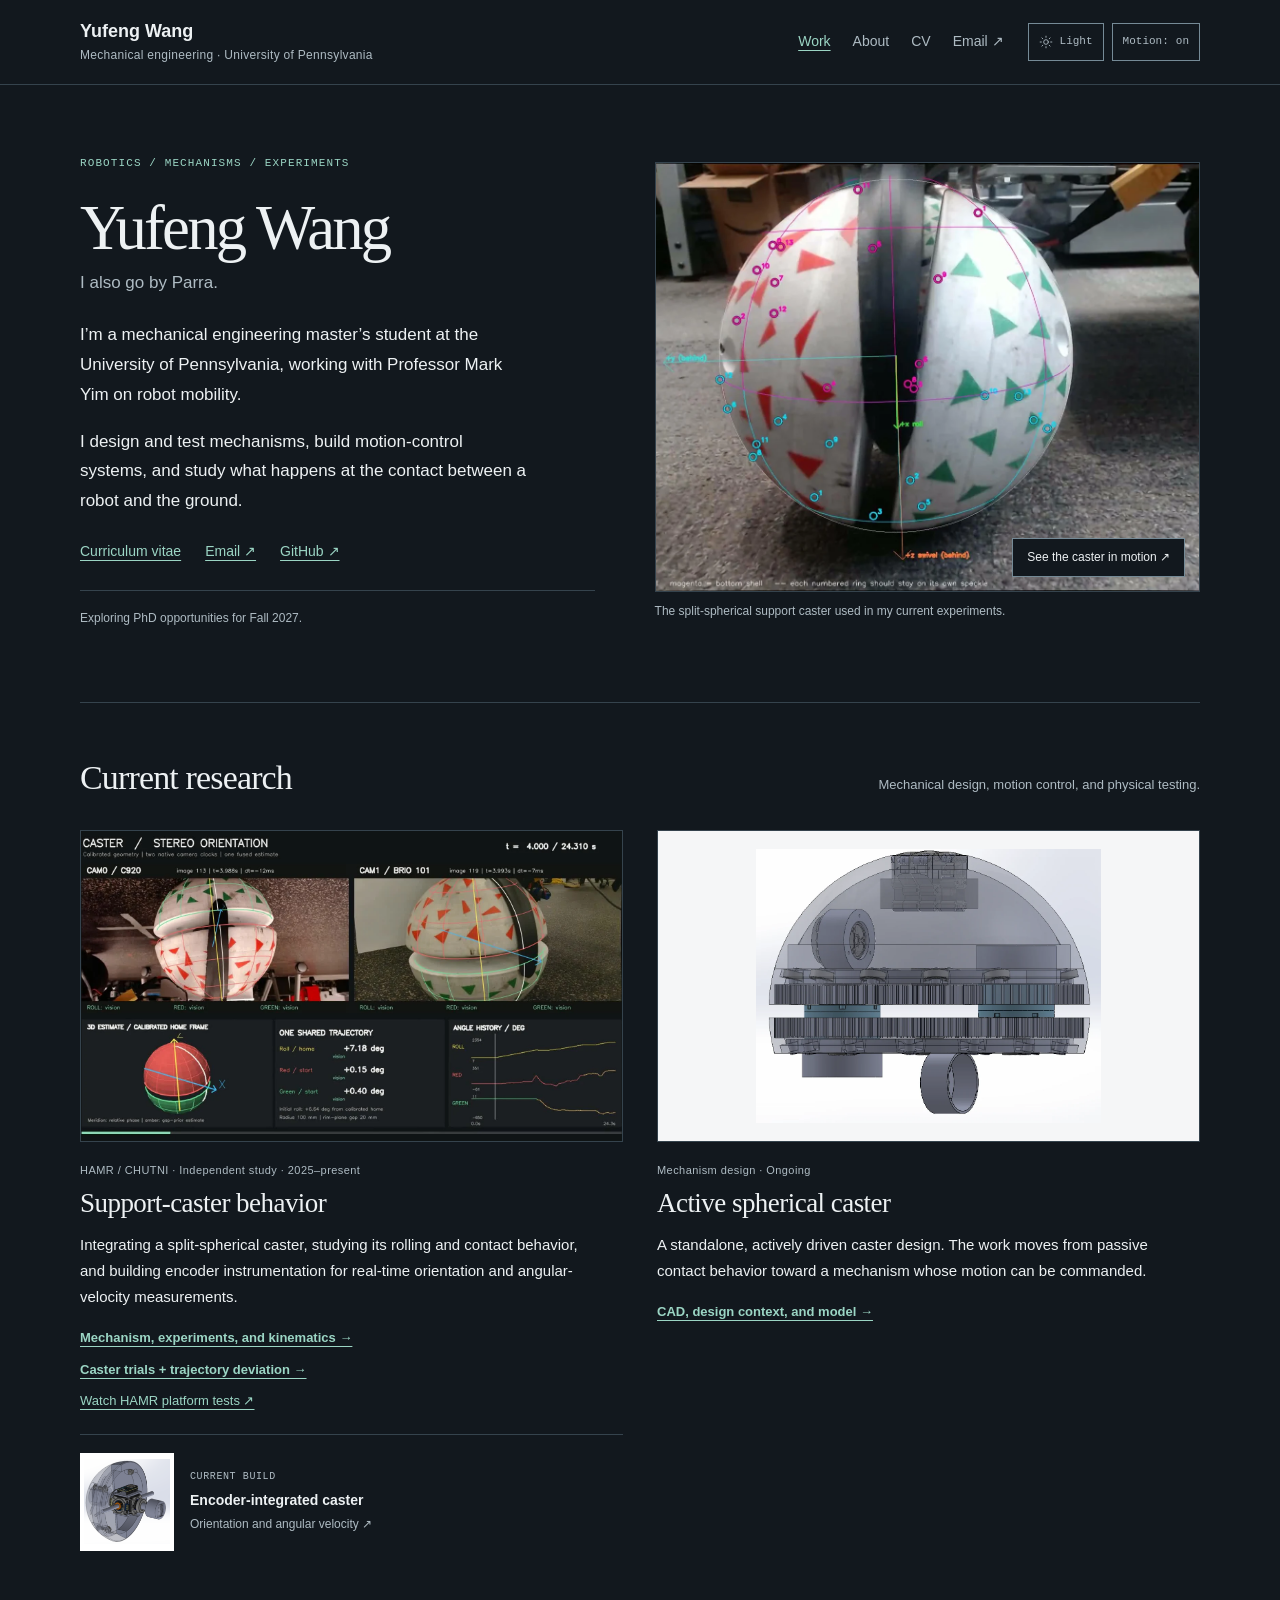
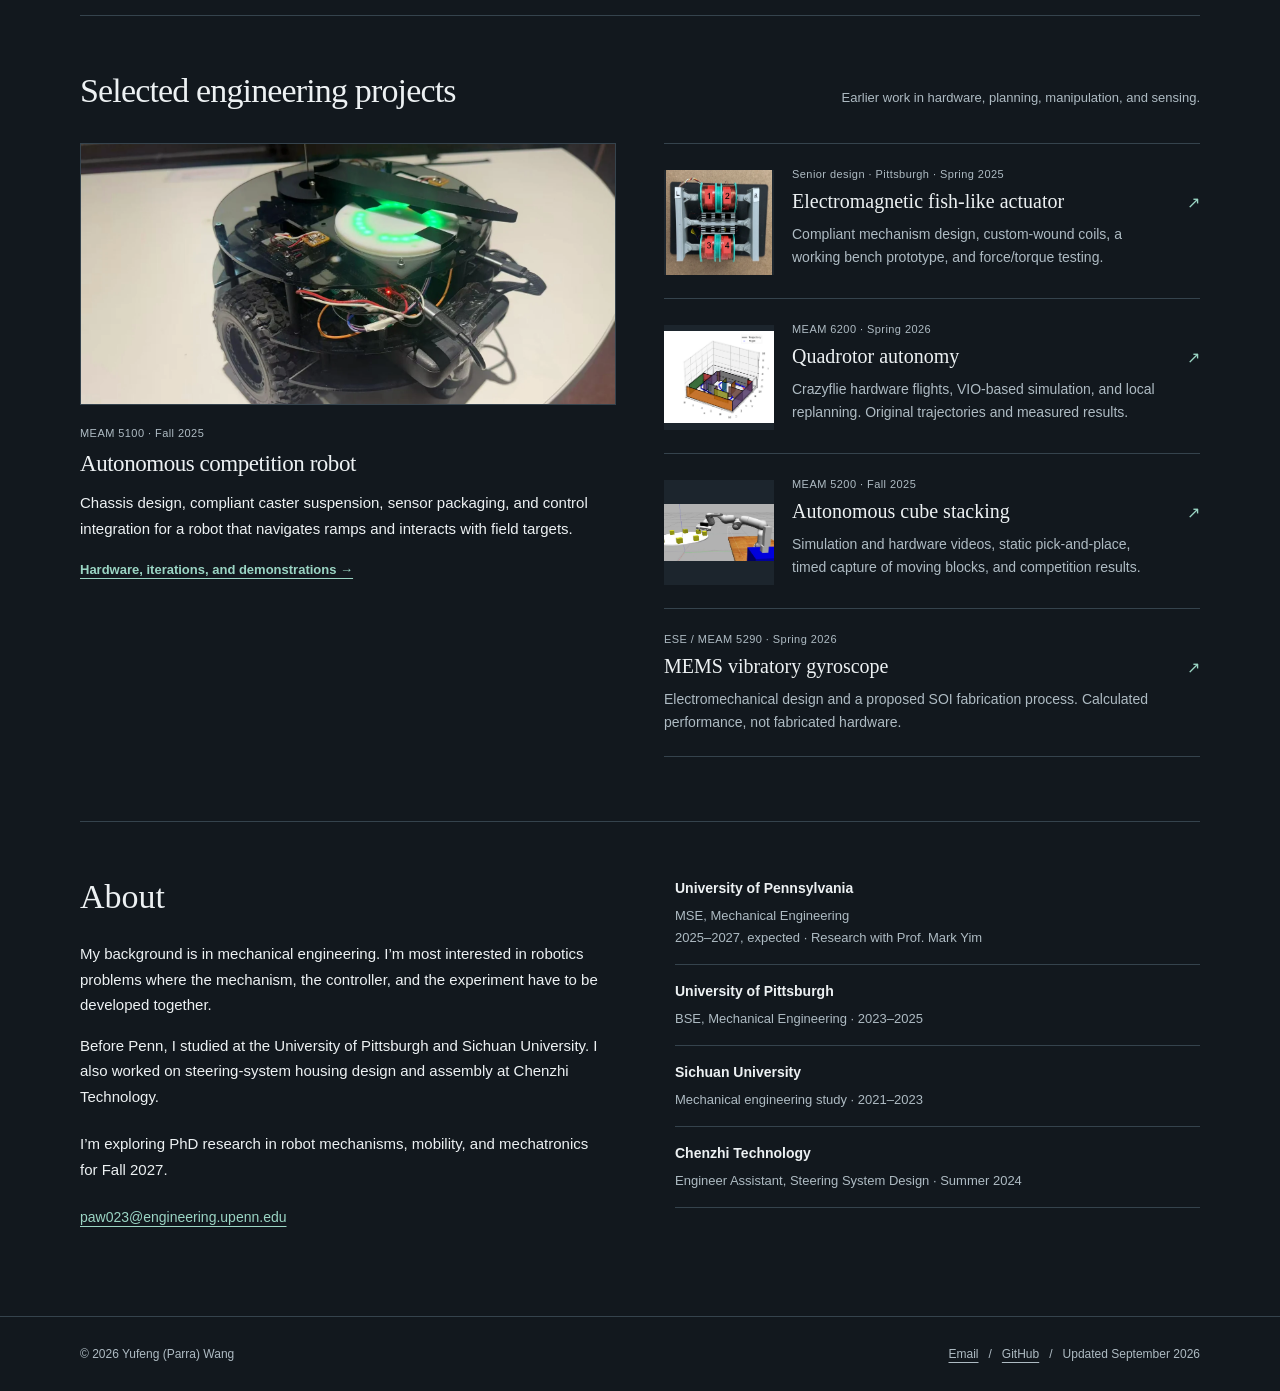
==== commit 5f775e50: "Redesign quadrotor page around original hardware and simulation reports" ====
--- a/index.html
+++ b/index.html
@@ -10,5 +10,5 @@
 <img alt="Cutaway of the encoder-integrated passive caster currently being built" decoding="async" height="674" loading="lazy" src="assets/images/encoder-integrated-caster.webp" width="683"/>
 <span><span class="update-label">Current build</span><strong>Encoder-integrated caster</strong><span>Orientation and angular velocity ↗</span></span>
 </a></article><article class="work-item"><a class="work-image contain" href="research/active-spherical-caster.html"><img alt="Original CAD section of the active spherical caster, showing its internal packaging and circumferential mechanism" class="" decoding="async" height="816" loading="lazy" src="assets/images/active-caster-section.webp" width="1025"/></a><div class="work-meta">Mechanism design · Ongoing</div><h3><a href="research/active-spherical-caster.html">Active spherical caster</a></h3><p>A standalone, actively driven caster design. The work moves from passive contact behavior toward a mechanism whose motion can be commanded.</p><a class="text-link" href="research/active-spherical-caster.html">CAD, design context, and model →</a></article></div></section>
-<section class="section shell" id="projects"><div class="section-top"><h2>Selected engineering projects</h2><p>Earlier work in hardware, planning, manipulation, and sensing.</p></div><div class="projects-layout"><article class="work-item competition-preview"><a class="work-image" href="projects/mechatronics.html"><img alt="The completed three-layer MEAM 5100 competition robot on a workbench" class="" decoding="async" height="1200" loading="lazy" src="assets/images/competition-robot.webp" width="1600"/></a><div class="work-meta">MEAM 5100 · Fall 2025</div><h3><a href="projects/mechatronics.html">Autonomous competition robot</a></h3><p>Chassis design, compliant caster suspension, sensor packaging, and control integration for a robot that navigates ramps and interacts with field targets.</p><a class="text-link" href="projects/mechatronics.html">Hardware, iterations, and demonstrations →</a></article><div class="project-index"><a class="project-row project-row-with-image" href="projects/senior-design.html"><img alt="Senior-design electromagnetic actuator prototype" class="" decoding="async" height="551" loading="lazy" src="assets/images/senior-actuator-prototype.webp" width="558"/><div class="project-row-copy"><div class="work-meta">Senior design · Pittsburgh · Spring 2025</div><h3>Electromagnetic fish-like actuator</h3><p>Compliant mechanism design, custom-wound coils, a working bench prototype, and force/torque testing.</p></div><span aria-hidden="true" class="arrow">↗</span></a><a class="project-row" href="projects/quadrotor.html"><div class="work-meta">MEAM 6200 · Spring 2026</div><h3>Quadrotor autonomy</h3><p>A* planning, trajectory generation, SE(3) control, visual–inertial estimation, and a local-replanning extension.</p><span aria-hidden="true" class="arrow">↗</span></a><a class="project-row project-row-with-image" href="projects/manipulation.html"><img alt="Panda arm in the cube-stacking simulation" class="" decoding="async" height="661" loading="lazy" src="assets/images/manipulation-dynamic-simulation.webp" width="1285"/><div class="project-row-copy"><div class="work-meta">MEAM 5200 · Fall 2025</div><h3>Autonomous cube stacking</h3><p>Simulation and hardware videos, static pick-and-place, timed capture of moving blocks, and competition results.</p></div><span aria-hidden="true" class="arrow">↗</span></a><a class="project-row" href="projects/mems.html"><div class="work-meta">ESE / MEAM 5290 · Spring 2026</div><h3>MEMS vibratory gyroscope</h3><p>Electromechanical design and a proposed SOI fabrication process. Calculated performance, not fabricated hardware.</p><span aria-hidden="true" class="arrow">↗</span></a></div></div></section>
+<section class="section shell" id="projects"><div class="section-top"><h2>Selected engineering projects</h2><p>Earlier work in hardware, planning, manipulation, and sensing.</p></div><div class="projects-layout"><article class="work-item competition-preview"><a class="work-image" href="projects/mechatronics.html"><img alt="The completed three-layer MEAM 5100 competition robot on a workbench" class="" decoding="async" height="1200" loading="lazy" src="assets/images/competition-robot.webp" width="1600"/></a><div class="work-meta">MEAM 5100 · Fall 2025</div><h3><a href="projects/mechatronics.html">Autonomous competition robot</a></h3><p>Chassis design, compliant caster suspension, sensor packaging, and control integration for a robot that navigates ramps and interacts with field targets.</p><a class="text-link" href="projects/mechatronics.html">Hardware, iterations, and demonstrations →</a></article><div class="project-index"><a class="project-row project-row-with-image" href="projects/senior-design.html"><img alt="Senior-design electromagnetic actuator prototype" class="" decoding="async" height="551" loading="lazy" src="assets/images/senior-actuator-prototype.webp" width="558"/><div class="project-row-copy"><div class="work-meta">Senior design · Pittsburgh · Spring 2025</div><h3>Electromagnetic fish-like actuator</h3><p>Compliant mechanism design, custom-wound coils, a working bench prototype, and force/torque testing.</p></div><span aria-hidden="true" class="arrow">↗</span></a><a class="project-row project-row-with-image" href="projects/quadrotor.html"><img alt="Original maze-flight result from the quadrotor simulation report" decoding="async" height="820" loading="lazy" src="assets/images/quadrotor-vio-maze.webp" width="980"/><div class="project-row-copy"><div class="work-meta">MEAM 6200 · Spring 2026</div><h3>Quadrotor autonomy</h3><p>Crazyflie hardware flights, VIO-based simulation, and local replanning. Original trajectories and measured results.</p></div><span aria-hidden="true" class="arrow">↗</span></a><a class="project-row project-row-with-image" href="projects/manipulation.html"><img alt="Panda arm in the cube-stacking simulation" class="" decoding="async" height="661" loading="lazy" src="assets/images/manipulation-dynamic-simulation.webp" width="1285"/><div class="project-row-copy"><div class="work-meta">MEAM 5200 · Fall 2025</div><h3>Autonomous cube stacking</h3><p>Simulation and hardware videos, static pick-and-place, timed capture of moving blocks, and competition results.</p></div><span aria-hidden="true" class="arrow">↗</span></a><a class="project-row" href="projects/mems.html"><div class="work-meta">ESE / MEAM 5290 · Spring 2026</div><h3>MEMS vibratory gyroscope</h3><p>Electromechanical design and a proposed SOI fabrication process. Calculated performance, not fabricated hardware.</p><span aria-hidden="true" class="arrow">↗</span></a></div></div></section>
 <section class="section shell" id="about"><div class="about-grid"><div><h2>About</h2><p>My background is in mechanical engineering. I’m most interested in robotics problems where the mechanism, the controller, and the experiment have to be developed together.</p><p>Before Penn, I studied at the University of Pittsburgh and Sichuan University. I also worked on steering-system housing design and assembly at Chenzhi Technology.</p><p class="about-contact">I’m exploring PhD research in robot mechanisms, mobility, and mechatronics for Fall 2027.</p><div class="link-row"><a href="mailto:paw023@engineering.upenn.edu">paw023@engineering.upenn.edu</a></div></div><dl class="timeline"><div><dt>University of Pennsylvania</dt><dd>MSE, Mechanical Engineering<br/>2025–2027, expected · Research with Prof. Mark Yim</dd></div><div><dt>University of Pittsburgh</dt><dd>BSE, Mechanical Engineering · 2023–2025</dd></div><div><dt>Sichuan University</dt><dd>Mechanical engineering study · 2021–2023</dd></div><div><dt>Chenzhi Technology</dt><dd>Engineer Assistant, Steering System Design · Summer 2024</dd></div></dl></div></section></main><footer class="site-footer"><div class="shell footer-inner"><span>© 2026 Yufeng (Parra) Wang</span><span><a href="mailto:paw023@engineering.upenn.edu">Email</a>   /   <a href="https://github.com/parrwnago" rel="noopener noreferrer" target="_blank">GitHub</a>   /   Updated September 2026</span></div></footer><dialog aria-labelledby="image-viewer-title" class="lightbox" id="image-viewer"><div class="lightbox-toolbar"><span id="image-viewer-title">Project image</span><button aria-label="Close enlarged image" class="lightbox-close" type="button">Close ×</button></div><img alt="Enlarged project image"/><p class="lightbox-caption"></p></dialog><script defer="" src="script.js"></script></body></html>
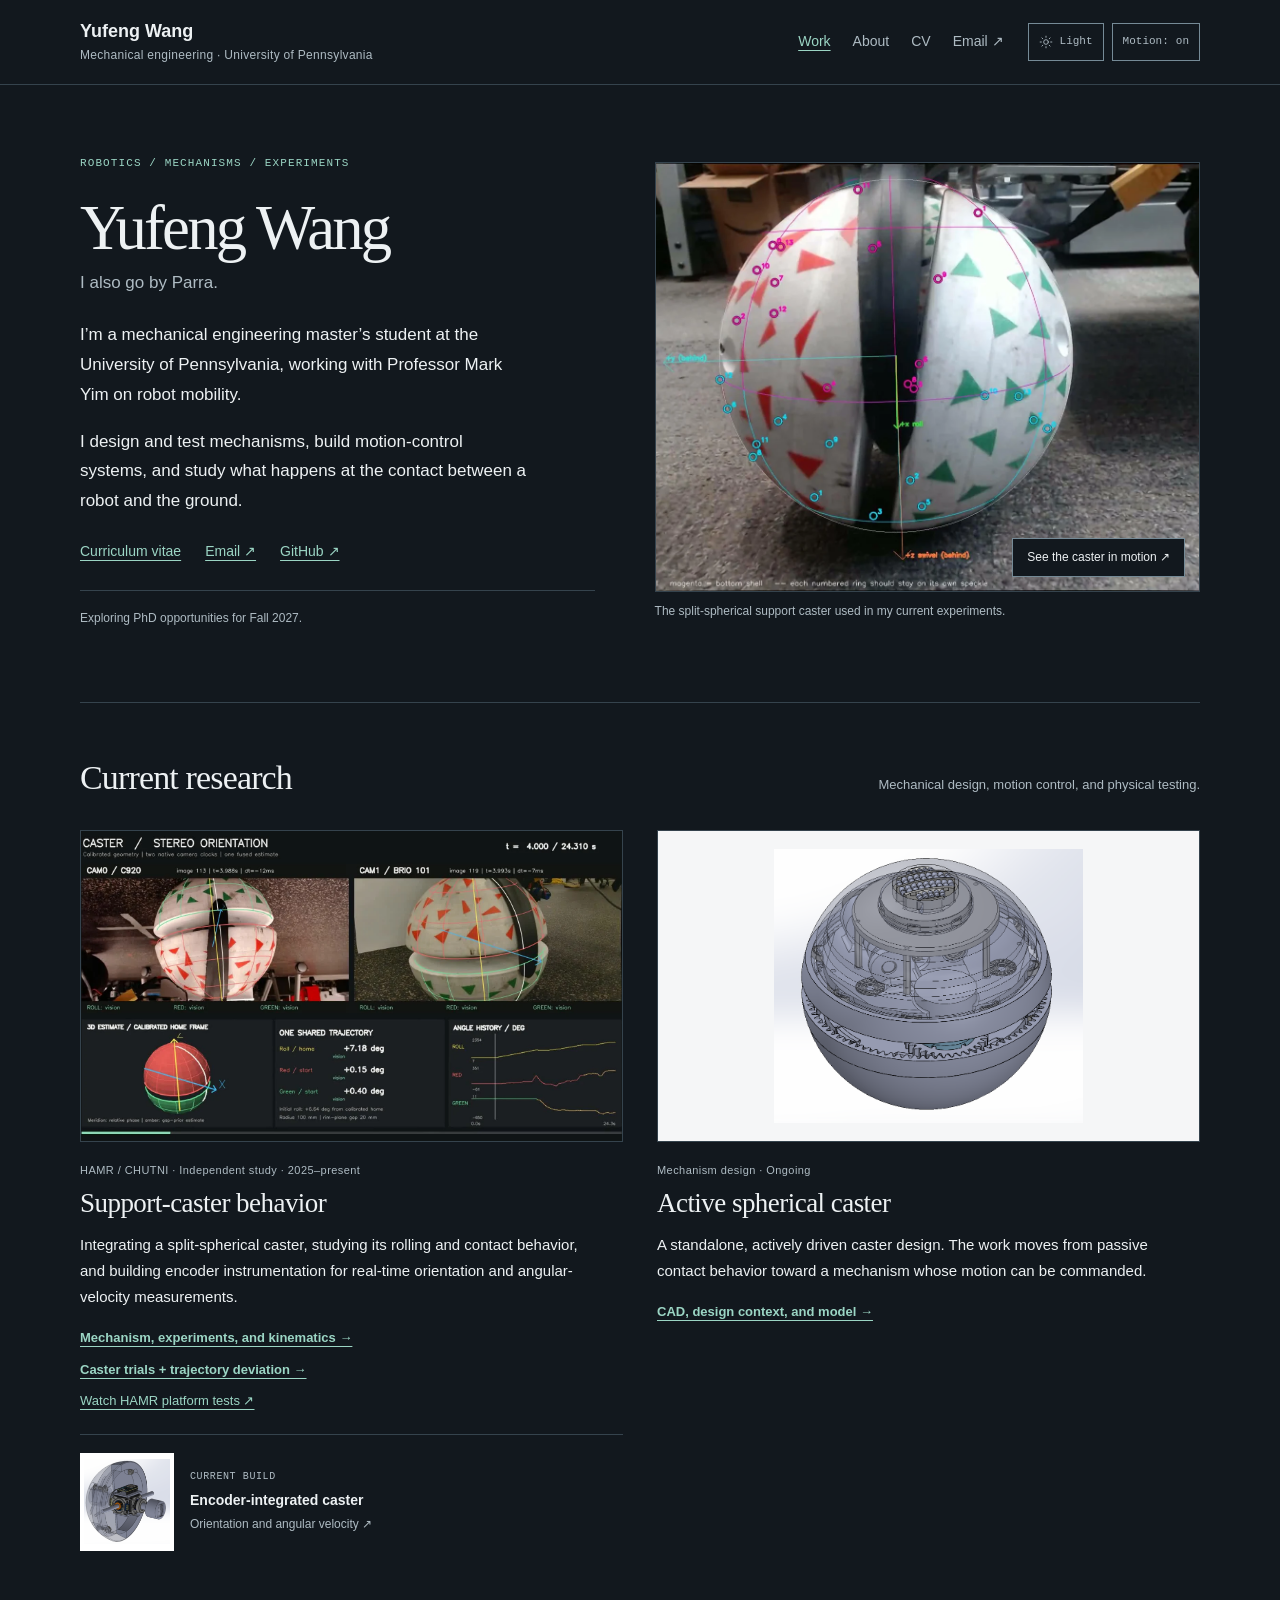
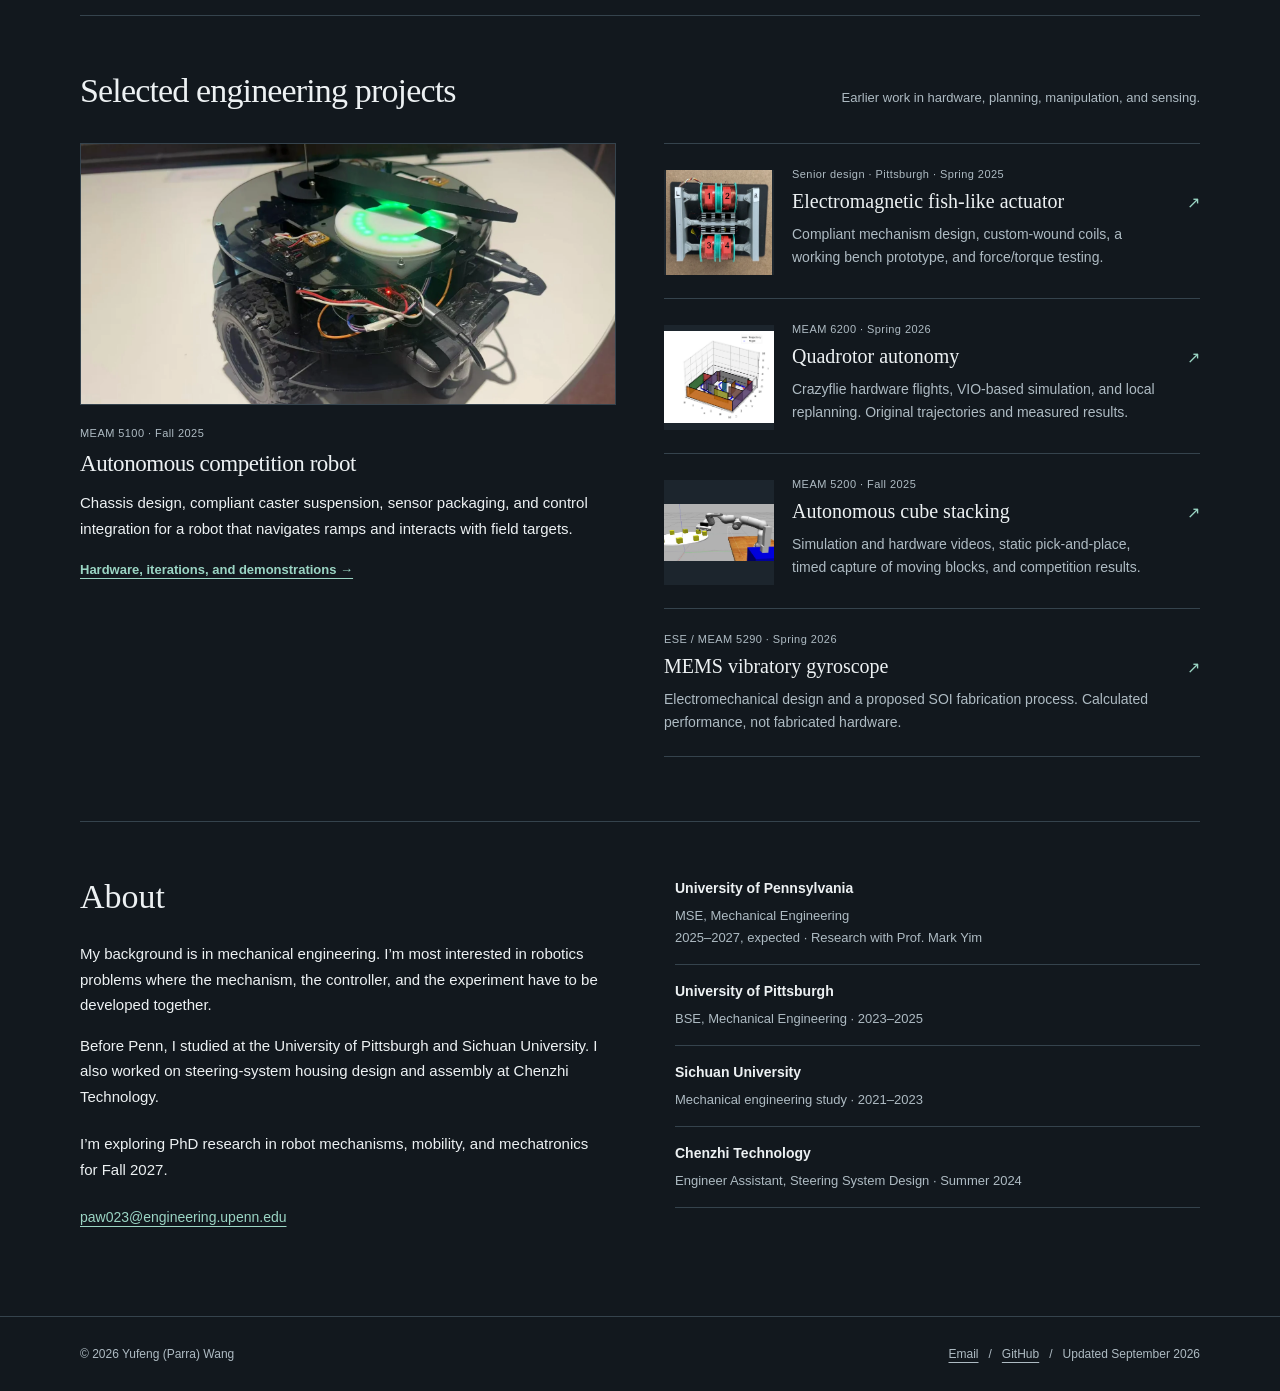
==== commit 09b44fcf: "Replace old active wheel CAD views with the two new original screenshots" ====
--- a/index.html
+++ b/index.html
@@ -9,6 +9,6 @@
 <section class="section shell" id="work"><div class="section-top"><h2>Current research</h2><p>Mechanical design, motion control, and physical testing.</p></div><div class="research-grid"><article class="work-item"><a class="work-image" href="research/hamr.html"><img alt="Two real camera views of the spherical caster with an orientation-estimation overlay" class="" decoding="async" height="900" loading="lazy" src="assets/images/caster-two-view.webp" width="1600"/></a><div class="work-meta">HAMR / CHUTNI · Independent study · 2025–present</div><h3><a href="research/hamr.html">Support-caster behavior</a></h3><p>Integrating a split-spherical caster, studying its rolling and contact behavior, and building encoder instrumentation for real-time orientation and angular-velocity measurements.</p><a class="text-link" href="research/hamr.html">Mechanism, experiments, and kinematics →</a><a class="text-link trial-jump" href="research/hamr.html#trajectory-tests">Caster trials + trajectory deviation →</a><a class="secondary-project-link" href="research/hamr.html#platform-tests">Watch HAMR platform tests ↗</a><a class="research-update" href="research/hamr.html#encoder">
 <img alt="Cutaway of the encoder-integrated passive caster currently being built" decoding="async" height="674" loading="lazy" src="assets/images/encoder-integrated-caster.webp" width="683"/>
 <span><span class="update-label">Current build</span><strong>Encoder-integrated caster</strong><span>Orientation and angular velocity ↗</span></span>
-</a></article><article class="work-item"><a class="work-image contain" href="research/active-spherical-caster.html"><img alt="Original CAD section of the active spherical caster, showing its internal packaging and circumferential mechanism" class="" decoding="async" height="816" loading="lazy" src="assets/images/active-caster-section.webp" width="1025"/></a><div class="work-meta">Mechanism design · Ongoing</div><h3><a href="research/active-spherical-caster.html">Active spherical caster</a></h3><p>A standalone, actively driven caster design. The work moves from passive contact behavior toward a mechanism whose motion can be commanded.</p><a class="text-link" href="research/active-spherical-caster.html">CAD, design context, and model →</a></article></div></section>
+</a></article><article class="work-item"><a class="work-image contain" href="research/active-spherical-caster.html"><img alt="Top-oblique CAD view of the active spherical wheel with a transparent upper hemisphere and visible internal components" class="" decoding="async" height="719" loading="lazy" src="assets/images/active-caster-overview-20261012.webp" width="812"/></a><div class="work-meta">Mechanism design · Ongoing</div><h3><a href="research/active-spherical-caster.html">Active spherical caster</a></h3><p>A standalone, actively driven caster design. The work moves from passive contact behavior toward a mechanism whose motion can be commanded.</p><a class="text-link" href="research/active-spherical-caster.html">CAD, design context, and model →</a></article></div></section>
 <section class="section shell" id="projects"><div class="section-top"><h2>Selected engineering projects</h2><p>Earlier work in hardware, planning, manipulation, and sensing.</p></div><div class="projects-layout"><article class="work-item competition-preview"><a class="work-image" href="projects/mechatronics.html"><img alt="The completed three-layer MEAM 5100 competition robot on a workbench" class="" decoding="async" height="1200" loading="lazy" src="assets/images/competition-robot.webp" width="1600"/></a><div class="work-meta">MEAM 5100 · Fall 2025</div><h3><a href="projects/mechatronics.html">Autonomous competition robot</a></h3><p>Chassis design, compliant caster suspension, sensor packaging, and control integration for a robot that navigates ramps and interacts with field targets.</p><a class="text-link" href="projects/mechatronics.html">Hardware, iterations, and demonstrations →</a></article><div class="project-index"><a class="project-row project-row-with-image" href="projects/senior-design.html"><img alt="Senior-design electromagnetic actuator prototype" class="" decoding="async" height="551" loading="lazy" src="assets/images/senior-actuator-prototype.webp" width="558"/><div class="project-row-copy"><div class="work-meta">Senior design · Pittsburgh · Spring 2025</div><h3>Electromagnetic fish-like actuator</h3><p>Compliant mechanism design, custom-wound coils, a working bench prototype, and force/torque testing.</p></div><span aria-hidden="true" class="arrow">↗</span></a><a class="project-row project-row-with-image" href="projects/quadrotor.html"><img alt="Original maze-flight result from the quadrotor simulation report" decoding="async" height="820" loading="lazy" src="assets/images/quadrotor-vio-maze.webp" width="980"/><div class="project-row-copy"><div class="work-meta">MEAM 6200 · Spring 2026</div><h3>Quadrotor autonomy</h3><p>Crazyflie hardware flights, VIO-based simulation, and local replanning. Original trajectories and measured results.</p></div><span aria-hidden="true" class="arrow">↗</span></a><a class="project-row project-row-with-image" href="projects/manipulation.html"><img alt="Panda arm in the cube-stacking simulation" class="" decoding="async" height="661" loading="lazy" src="assets/images/manipulation-dynamic-simulation.webp" width="1285"/><div class="project-row-copy"><div class="work-meta">MEAM 5200 · Fall 2025</div><h3>Autonomous cube stacking</h3><p>Simulation and hardware videos, static pick-and-place, timed capture of moving blocks, and competition results.</p></div><span aria-hidden="true" class="arrow">↗</span></a><a class="project-row" href="projects/mems.html"><div class="work-meta">ESE / MEAM 5290 · Spring 2026</div><h3>MEMS vibratory gyroscope</h3><p>Electromechanical design and a proposed SOI fabrication process. Calculated performance, not fabricated hardware.</p><span aria-hidden="true" class="arrow">↗</span></a></div></div></section>
 <section class="section shell" id="about"><div class="about-grid"><div><h2>About</h2><p>My background is in mechanical engineering. I’m most interested in robotics problems where the mechanism, the controller, and the experiment have to be developed together.</p><p>Before Penn, I studied at the University of Pittsburgh and Sichuan University. I also worked on steering-system housing design and assembly at Chenzhi Technology.</p><p class="about-contact">I’m exploring PhD research in robot mechanisms, mobility, and mechatronics for Fall 2027.</p><div class="link-row"><a href="mailto:paw023@engineering.upenn.edu">paw023@engineering.upenn.edu</a></div></div><dl class="timeline"><div><dt>University of Pennsylvania</dt><dd>MSE, Mechanical Engineering<br/>2025–2027, expected · Research with Prof. Mark Yim</dd></div><div><dt>University of Pittsburgh</dt><dd>BSE, Mechanical Engineering · 2023–2025</dd></div><div><dt>Sichuan University</dt><dd>Mechanical engineering study · 2021–2023</dd></div><div><dt>Chenzhi Technology</dt><dd>Engineer Assistant, Steering System Design · Summer 2024</dd></div></dl></div></section></main><footer class="site-footer"><div class="shell footer-inner"><span>© 2026 Yufeng (Parra) Wang</span><span><a href="mailto:paw023@engineering.upenn.edu">Email</a>   /   <a href="https://github.com/parrwnago" rel="noopener noreferrer" target="_blank">GitHub</a>   /   Updated September 2026</span></div></footer><dialog aria-labelledby="image-viewer-title" class="lightbox" id="image-viewer"><div class="lightbox-toolbar"><span id="image-viewer-title">Project image</span><button aria-label="Close enlarged image" class="lightbox-close" type="button">Close ×</button></div><img alt="Enlarged project image"/><p class="lightbox-caption"></p></dialog><script defer="" src="script.js"></script></body></html>
